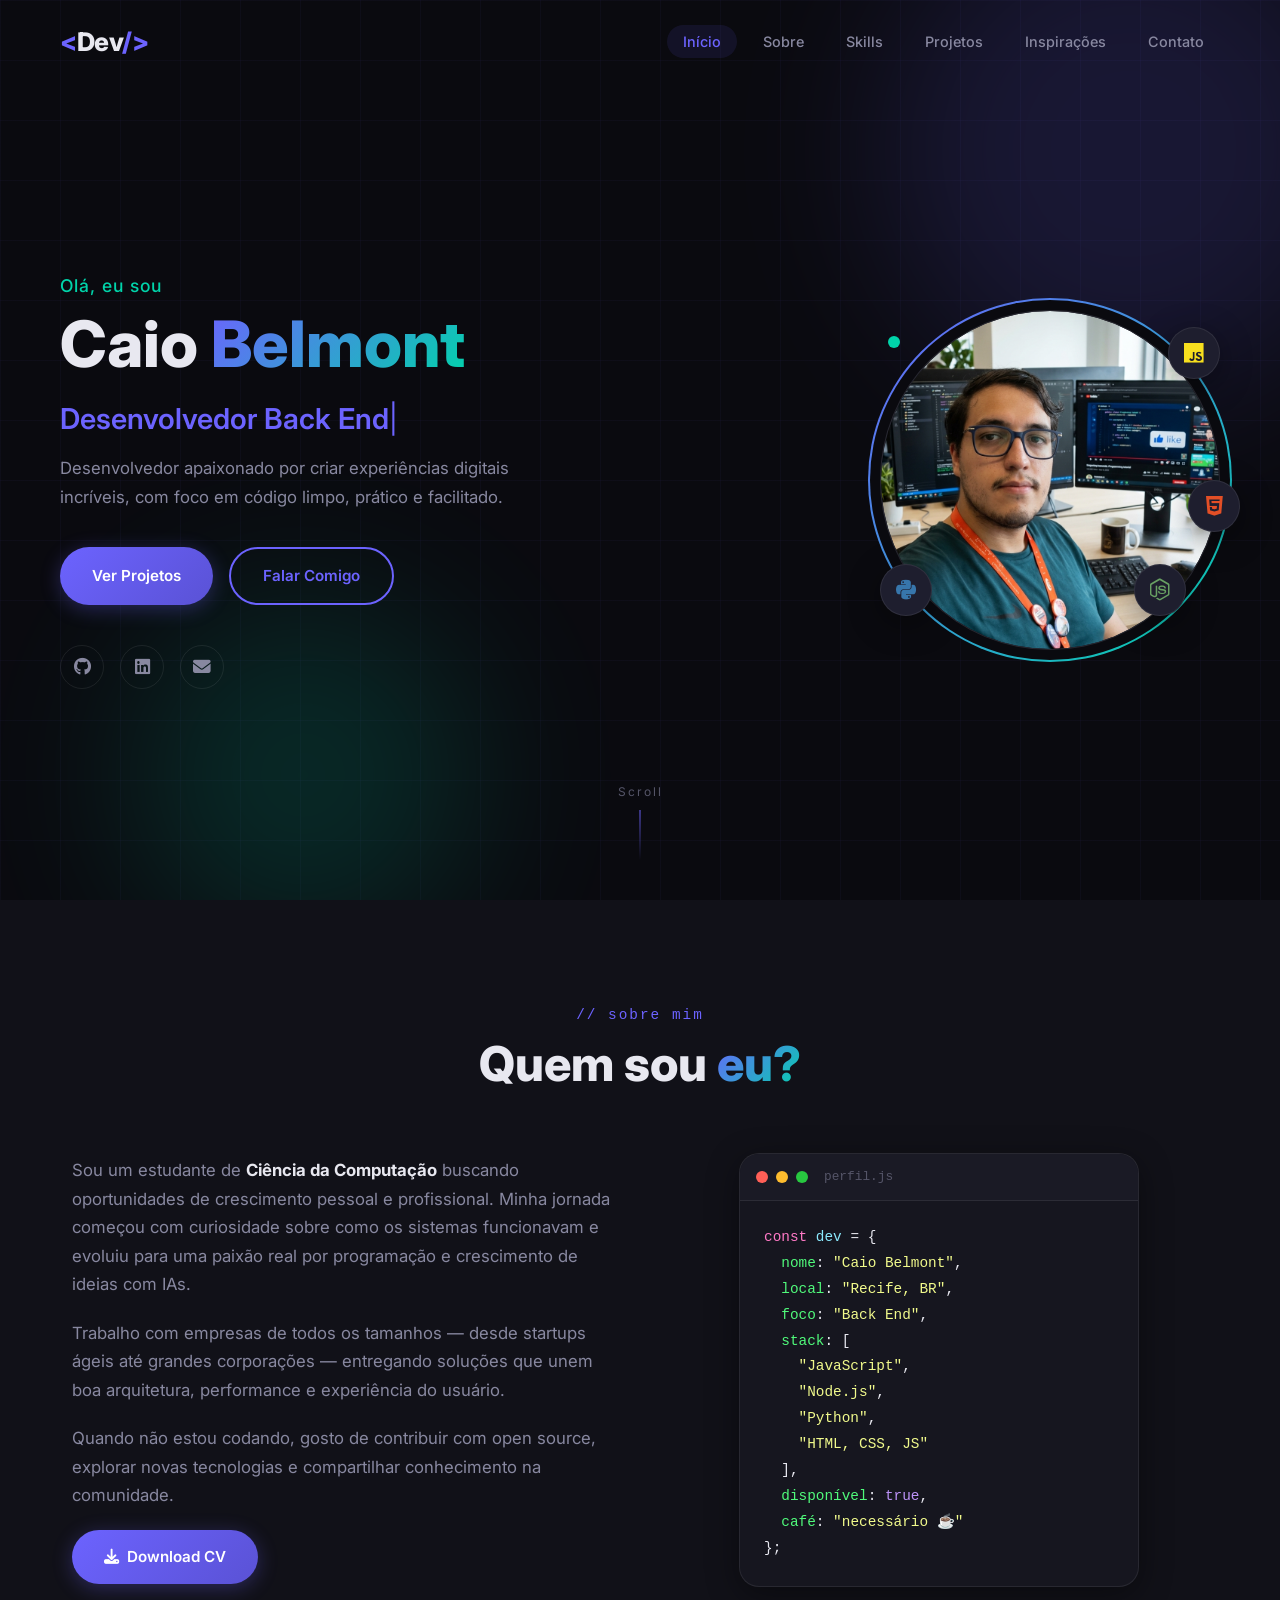
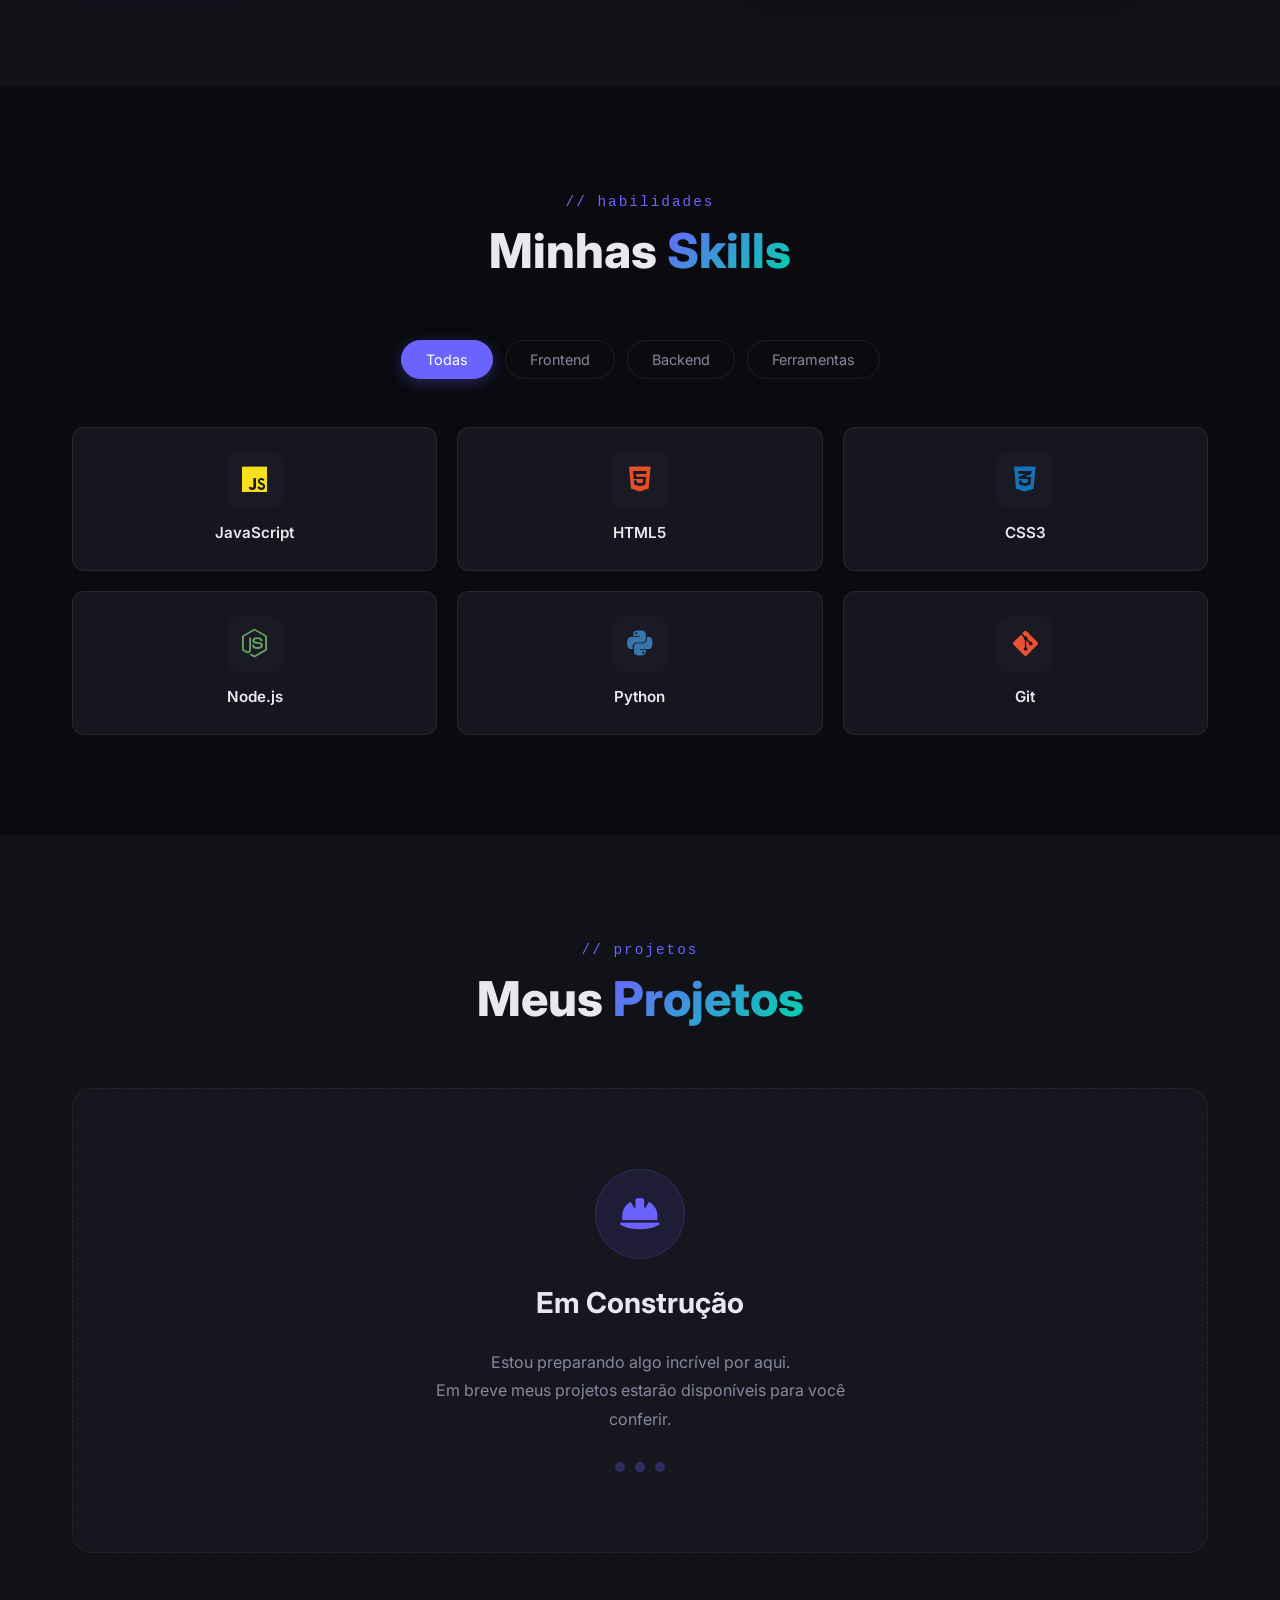
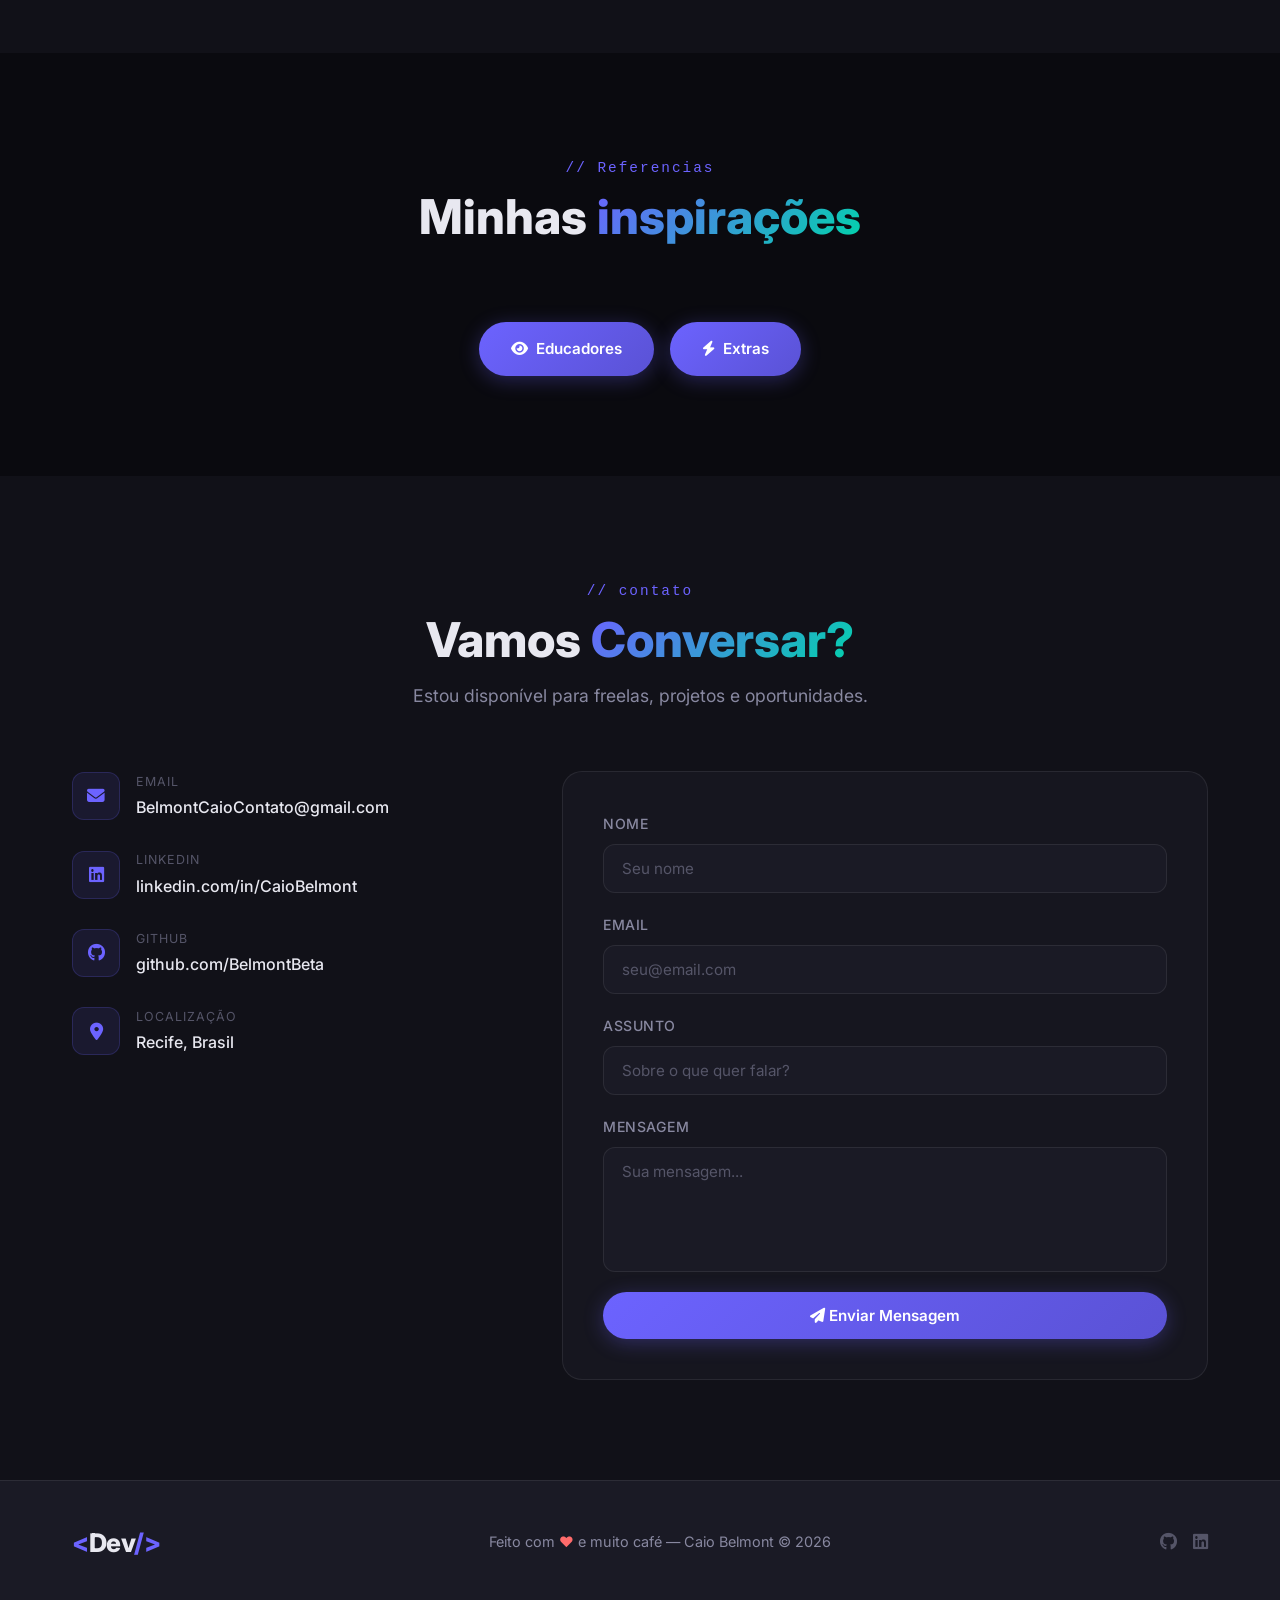
==== index.html @ efba57d3 "Correções de itens" ====
<!DOCTYPE html>
<html lang="pt-BR">
<head>
  <meta charset="UTF-8" />
  <meta name="viewport" content="width=device-width, initial-scale=1.0" />
  <title>Portfólio | Caio Belmont</title>

  <link rel="stylesheet" href="/css/style.css" />
  <link href="https://fonts.googleapis.com/css2?family=Inter:wght@300;400;500;600;700;800&display=swap" rel="stylesheet" />
  <link rel="stylesheet" href="https://cdnjs.cloudflare.com/ajax/libs/font-awesome/6.5.0/css/all.min.css" />

  <!-- FAVICON -->
  <link rel="icon" type="image/png" href="/assets/img/favicon.png" />
  <link rel="shortcut icon" type="image/png" href="/assets/img/favicon.png" />
  <link rel="apple-touch-icon" href="/assets/img/favicon.png" />
</head>
<body>

  <!-- NAVBAR -->
  <nav class="navbar" id="navbar">
    <div class="nav-logo">
      <span class="logo-bracket"><</span>Dev<span class="logo-bracket">/></span>
    </div>
    <ul class="nav-links" id="nav-links">
      <li><a href="#home" class="nav-link active">Início</a></li>
      <li><a href="#about" class="nav-link">Sobre</a></li>
      <li><a href="#skills" class="nav-link">Skills</a></li>
      <li><a href="#projects" class="nav-link">Projetos</a></li>
      <li><a href="#inspirations" class="nav-link">Inspirações</a></li>
      <li><a href="#contact" class="nav-link">Contato</a></li>
    </ul>
    <button class="hamburger" id="hamburger" aria-label="Menu">
      <span></span><span></span><span></span>
    </button>
  </nav>

  <!-- HERO -->
  <section class="hero" id="home">
    <div class="hero-bg">
      <div class="grid-overlay"></div>
      <div class="blob blob-1"></div>
      <div class="blob blob-2"></div>
    </div>
    <div class="hero-content">
      <p class="hero-greeting">Olá, eu sou</p>
      <h1 class="hero-name">Caio <span class="highlight">Belmont</span></h1>
      <h2 class="hero-title">
        <span class="typed-text" id="typed"></span><span class="cursor">|</span>
      </h2>
      <p class="hero-description">
        Desenvolvedor apaixonado por criar experiências digitais incríveis,
        com foco em código limpo, prático e facilitado.
      </p>
      <div class="hero-buttons">
        <a href="#projects" class="btn btn-primary">Ver Projetos</a>
        <a href="#contact" class="btn btn-outline">Falar Comigo</a>
      </div>
      <div class="hero-socials">
        <a href="https://github.com/BelmontBeta" class="social-link" aria-label="GitHub" target="_blank"><i class="fab fa-github"></i></a>
        <a href="https://www.linkedin.com/in/caio-belmont-29b6191aa/" class="social-link" aria-label="LinkedIn" target="_blank"><i class="fab fa-linkedin"></i></a>
        <a href="mailto:belmontcaiocontato@gmail.com" class="social-link" aria-label="Email" target="_blank"><i class="fas fa-envelope"></i></a>
      </div>
    </div>
    <div class="hero-image">
      <div class="avatar-wrapper">
        <div class="avatar-ring"></div>
        <div class="avatar-placeholder">
          <img
            src="/assets/img/logo.png"
            alt="Foto de Caio Belmont"
            id="avatar-img"
            onerror="this.style.display='none'; document.getElementById('avatar-initials').style.display='flex';"
          />
          <div id="avatar-initials" class="avatar-initials" style="display:none;">CB</div>
        </div>
        <div class="floating-badge badge-1"><i class="fab fa-js"></i></div>
        <div class="floating-badge badge-2"><i class="fab fa-html5"></i></div>
        <div class="floating-badge badge-3"><i class="fab fa-node-js"></i></div>
        <div class="floating-badge badge-4"><i class="fab fa-python"></i></div>
      </div>
    </div>
    <div class="scroll-indicator">
      <span>Scroll</span>
      <div class="scroll-line"></div>
    </div>
  </section>

  <!-- ABOUT -->
  <section class="about section" id="about">
    <div class="container">
      <div class="section-header">
        <span class="section-tag">// sobre mim</span>
        <h2 class="section-title">Quem sou <span class="highlight">eu?</span></h2>
      </div>
      <div class="about-grid">
        <div class="about-text">
          <p>
            Sou um estudante de <strong>Ciência da Computação</strong> buscando oportunidades de crescimento pessoal e profissional. 
            Minha jornada começou com curiosidade sobre como os sistemas funcionavam e evoluiu para uma paixão real por programação e crescimento de ideias com IAs.
          </p>
          <p>
            Trabalho com empresas de todos os tamanhos — desde startups ágeis até grandes
            corporações — entregando soluções que unem boa arquitetura, performance e
            experiência do usuário.
          </p>
          <p>
            Quando não estou codando, gosto de contribuir com open source, explorar novas
            tecnologias e compartilhar conhecimento na comunidade.
          </p>
          <!-- Estatísticas comentadas por enquanto até eu ter coisas boas
          <div class="about-stats">
            <div class="stat">
              <span class="stat-number" data-target="5">0</span><span>+</span>
              <span class="stat-label">Projetos</span>
            </div>
            <div class="stat">
              <span class="stat-number" data-target="1">0</span><span>+</span>
              <span class="stat-label">Anos Exp.</span>
            </div>
            <div class="stat">
              <span class="stat-number" data-target="30">0</span><span>+</span>
              <span class="stat-label">Clientes</span>
            </div>
          </div>
          -->
          <a href="assets/cv/Caio_Henrique_De_Sena_Belmont.pdf" class="btn btn-primary" download>
            <i class="fas fa-download"></i> Download CV
          </a>
        </div>
        <div class="about-card-wrapper">
          <div class="about-card">
            <div class="card-header">
              <span class="card-dot red"></span>
              <span class="card-dot yellow"></span>
              <span class="card-dot green"></span>
              <span class="card-file">perfil.js</span>
            </div>
            <div class="card-body">
<pre><code><span class="code-keyword">const</span> <span class="code-var">dev</span> = {
  <span class="code-prop">nome</span>: <span class="code-string">"Caio Belmont"</span>,
  <span class="code-prop">local</span>: <span class="code-string">"Recife, BR"</span>,
  <span class="code-prop">foco</span>: <span class="code-string">"Back End"</span>,
  <span class="code-prop">stack</span>: [
    <span class="code-string">"JavaScript"</span>,
    <span class="code-string">"Node.js"</span>,
    <span class="code-string">"Python"</span>,
    <span class="code-string">"HTML, CSS, JS"</span>
  ],
  <span class="code-prop">disponível</span>: <span class="code-bool">true</span>,
  <span class="code-prop">café</span>: <span class="code-string">"necessário ☕"</span>
};</code></pre>
            </div>
          </div>
        </div>
      </div>
    </div>
  </section>

  <!-- SKILLS -->
  <section class="skills section" id="skills">
    <div class="container">
      <div class="section-header">
        <span class="section-tag">// habilidades</span>
        <h2 class="section-title">Minhas <span class="highlight">Skills</span></h2>
      </div>
      <div class="skills-categories">
        <button class="skill-filter active" data-filter="all">Todas</button>
        <button class="skill-filter" data-filter="frontend">Frontend</button>
        <button class="skill-filter" data-filter="backend">Backend</button>
        <button class="skill-filter" data-filter="tools">Ferramentas</button>
      </div>
      <div class="skills-grid" id="skills-grid">

        <div class="skill-card" data-category="frontend">
          <div class="skill-icon" style="--icon-color: #f7df1e"><i class="fab fa-js"></i></div>
          <span class="skill-name">JavaScript</span>
        </div>

        <div class="skill-card" data-category="frontend">
          <div class="skill-icon" style="--icon-color: #e34f26"><i class="fab fa-html5"></i></div>
          <span class="skill-name">HTML5</span>
        </div>

        <div class="skill-card" data-category="frontend">
          <div class="skill-icon" style="--icon-color: #1572b6"><i class="fab fa-css3-alt"></i></div>
          <span class="skill-name">CSS3</span>
        </div>

        <div class="skill-card" data-category="backend">
          <div class="skill-icon" style="--icon-color: #68a063"><i class="fab fa-node-js"></i></div>
          <span class="skill-name">Node.js</span>
        </div>

        <div class="skill-card" data-category="backend">
          <div class="skill-icon" style="--icon-color: #3776ab"><i class="fab fa-python"></i></div>
          <span class="skill-name">Python</span>
        </div>

        <div class="skill-card" data-category="tools">
          <div class="skill-icon" style="--icon-color: #f05032"><i class="fab fa-git-alt"></i></div>
          <span class="skill-name">Git</span>
        </div>

      </div>
    </div>
  </section>

  <!-- PROJECTS -->
  <section class="projects section" id="projects">
    <div class="container">
      <div class="section-header">
        <span class="section-tag">// projetos</span>
        <h2 class="section-title">Meus <span class="highlight">Projetos</span></h2>
      </div>

      <!-- EM CONSTRUÇÃO -->
      <div class="under-construction">
        <div class="construction-icon">
          <i class="fas fa-hard-hat"></i>
        </div>
        <h3 class="construction-title">Em Construção</h3>
        <p class="construction-text">
          Estou preparando algo incrível por aqui.<br />
          Em breve meus projetos estarão disponíveis para você conferir.
        </p>
        <div class="construction-dots">
          <span></span><span></span><span></span>
        </div>
      </div>

      <!--
      =============================================
      PROJETOS — ADICIONAR DEPOIS
      =============================================

      <div class="projects-grid">
        NADA AINDA AQUI
      </div>

      =============================================
      FIM DOS PROJETOS
      =============================================
      -->

    </div>
  </section>

   <!-- INSPIRAÇÕES -->
  <section class="inspirations section" id="inspirations">
    <div class="container">
      <div class="section-header">
        <span class="section-tag">// Referencias</span>
        <h2 class="section-title">Minhas <span class="highlight">inspirações</span></h2>
      </div>
      <div class="inspirations-buttons">
        <a href="/paginas/professores.html" class="btn btn-secondary">
          <i class="fa-solid fa-eye"></i> Educadores
        </a>
        <a href="/paginas/Extras.html" class="btn btn-secondary">
          <i class="fa-solid fa-bolt"></i> Extras
        </a>
      </div>
    </div>
  </section>

  <!-- CONTACT -->
  <section class="contact section" id="contact">
    <div class="container">
      <div class="section-header">
        <span class="section-tag">// contato</span>
        <h2 class="section-title">Vamos <span class="highlight">Conversar?</span></h2>
        <p class="section-subtitle">Estou disponível para freelas, projetos e oportunidades.</p>
      </div>
      <div class="contact-grid">
        <div class="contact-info">
          <div class="contact-item">
            <div class="contact-icon"><i class="fas fa-envelope"></i></div>
            <div>
              <span class="contact-label">Email</span>
              <a href="mailto:belmontcaiocontato@gmail.com" class="contact-value">BelmontCaioContato@gmail.com</a>
            </div>
          </div>
          <div class="contact-item">
            <div class="contact-icon"><i class="fab fa-linkedin"></i></div>
            <div>
              <span class="contact-label">LinkedIn</span>
              <a href="https://www.linkedin.com/in/caio-belmont-29b6191aa/" class="contact-value">linkedin.com/in/CaioBelmont</a>
            </div>
          </div>
          <div class="contact-item">
            <div class="contact-icon"><i class="fab fa-github"></i></div>
            <div>
              <span class="contact-label">GitHub</span>
              <a href="https://github.com/BelmontBeta" class="contact-value">github.com/BelmontBeta</a>
            </div>
          </div>
          <div class="contact-item">
            <div class="contact-icon"><i class="fas fa-map-marker-alt"></i></div>
            <div>
              <span class="contact-label">Localização</span>
              <span class="contact-value">Recife, Brasil</span>
            </div>
          </div>
        </div>

        <form
          class="contact-form"
          id="contact-form"
          action="https://formsubmit.co/belmontcaiocontato@gmail.com"
          method="POST"
        >
          <input type="hidden" name="_subject" value="Novo contato pelo portfólio!" />
          <input type="hidden" name="_captcha" value="false" />
          <input type="hidden" name="_template" value="table" />

          <div class="form-group">
            <label for="name">Nome</label>
            <input type="text" id="name" name="name" placeholder="Seu nome" required />
          </div>
          <div class="form-group">
            <label for="email">Email</label>
            <input type="email" id="email" name="email" placeholder="seu@email.com" required />
          </div>
          <div class="form-group">
            <label for="subject">Assunto</label>
            <input type="text" id="subject" name="subject" placeholder="Sobre o que quer falar?" required />
          </div>
          <div class="form-group">
            <label for="message">Mensagem</label>
            <textarea id="message" name="message" rows="5" placeholder="Sua mensagem..." required></textarea>
          </div>
          <button type="submit" class="btn btn-primary btn-full" id="submit-btn">
            <span id="btn-text"><i class="fas fa-paper-plane"></i> Enviar Mensagem</span>
            <span id="btn-loading" style="display:none"><i class="fas fa-spinner fa-spin"></i> Enviando...</span>
          </button>
          <div class="form-success" id="form-success">
            <i class="fas fa-check-circle"></i> Mensagem enviada com sucesso!
          </div>
        </form>
      </div>
    </div>
  </section>

  <!-- FOOTER -->
  <footer class="footer">
    <div class="container">
      <div class="footer-content">
        <div class="nav-logo">
          <span class="logo-bracket"><</span>Dev<span class="logo-bracket">/></span>
        </div>
        <p>Feito com <span class="heart">♥</span> e muito café — Caio Belmont © 2026</p>
        <div class="footer-socials">
          <a href="https://github.com/BelmontBeta" aria-label="GitHub" target="_blank"><i class="fab fa-github"></i></a>
          <a href="https://www.linkedin.com/in/caio-belmont-29b6191aa/" aria-label="LinkedIn" target="_blank"><i class="fab fa-linkedin"></i></a>
        </div>
      </div>
    </div>
  </footer>

  <button class="scroll-top" id="scroll-top" aria-label="Voltar ao topo">
    <i class="fas fa-chevron-up"></i>
  </button>

  <script src="/sistemas/script.js"></script>
</body>
</html>
---- css/style.css ----
/* ========================================
   RESET & VARIÁVEIS
======================================== */
*, *::before, *::after {
  margin: 0;
  padding: 0;
  box-sizing: border-box;
}

:root {
  --primary: #6c63ff;
  --primary-dark: #5a52d5;
  --primary-glow: rgba(108, 99, 255, 0.3);
  --secondary: #00d4aa;
  --accent: #ff6b6b;
  --bg: #0a0a0f;
  --bg-2: #111118;
  --bg-3: #1a1a25;
  --surface: #16161f;
  --surface-2: #1e1e2e;
  --border: rgba(255, 255, 255, 0.08);
  --text: #e8e8f0;
  --text-muted: #8888a0;
  --text-dim: #555568;
  --font: 'Inter', sans-serif;
  --radius: 12px;
  --radius-lg: 20px;
  --transition: 0.3s ease;
  --shadow: 0 8px 32px rgba(0, 0, 0, 0.4);
  --shadow-glow: 0 0 40px var(--primary-glow);
}

html {
  scroll-behavior: smooth;
  scrollbar-width: thin;
  scrollbar-color: var(--primary) var(--bg-2);
}

::-webkit-scrollbar { width: 6px; }
::-webkit-scrollbar-track { background: var(--bg-2); }
::-webkit-scrollbar-thumb { background: var(--primary); border-radius: 3px; }

body {
  font-family: var(--font);
  background: var(--bg);
  color: var(--text);
  line-height: 1.7;
  overflow-x: hidden;
}

/* ========================================
   UTILITÁRIOS
======================================== */
.container {
  max-width: 1200px;
  margin: 0 auto;
  padding: 0 2rem;
}

.section {
  padding: 100px 0;
}

.highlight {
  background: linear-gradient(135deg, var(--primary), var(--secondary));
  -webkit-background-clip: text;
  -webkit-text-fill-color: transparent;
  background-clip: text;
}

.section-header {
  text-align: center;
  margin-bottom: 60px;
}

.section-tag {
  font-size: 0.9rem;
  color: var(--primary);
  font-weight: 500;
  letter-spacing: 2px;
  font-family: 'Courier New', monospace;
}

.section-title {
  font-size: clamp(2rem, 4vw, 3rem);
  font-weight: 800;
  margin-top: 8px;
  line-height: 1.2;
}

.section-subtitle {
  color: var(--text-muted);
  margin-top: 12px;
  font-size: 1.1rem;
}

/* ========================================
   BOTÕES
======================================== */
.btn {
  display: inline-flex;
  align-items: center;
  gap: 8px;
  padding: 14px 32px;
  border-radius: 50px;
  font-family: var(--font);
  font-size: 0.95rem;
  font-weight: 600;
  cursor: pointer;
  border: none;
  text-decoration: none;
  transition: all var(--transition);
  position: relative;
  overflow: hidden;
}

.btn::before {
  content: '';
  position: absolute;
  inset: 0;
  background: rgba(255,255,255,0.1);
  opacity: 0;
  transition: opacity var(--transition);
}

.btn:hover::before { opacity: 1; }

.btn-primary {
  background: linear-gradient(135deg, var(--primary), var(--primary-dark));
  color: #fff;
  box-shadow: 0 4px 20px var(--primary-glow);
}

.btn-primary:hover {
  transform: translateY(-2px);
  box-shadow: 0 8px 30px var(--primary-glow);
}

.btn-secondary {
  background: linear-gradient(135deg, var(--primary), var(--primary-dark));
  align-items: center;
  color: #fff;
  box-shadow: 0 4px 20px var(--primary-glow);
}

.btn-secondary:hover {
  transform: translateY(-2px);
  box-shadow: 0 8px 30px var(--primary-glow);
}

.btn-outline {
  background: transparent;
  color: var(--primary);
  border: 2px solid var(--primary);
}

.btn-outline:hover {
  background: var(--primary);
  color: #fff;
  transform: translateY(-2px);
}

.btn-full { width: 100%; justify-content: center; }

/* ========================================
   NAVBAR
======================================== */
.navbar {
  position: fixed;
  top: 0;
  left: 0;
  right: 0;
  z-index: 1000;
  padding: 20px 60px;
  display: flex;
  align-items: center;
  justify-content: space-between;
  transition: all var(--transition);
}

.navbar.scrolled {
  background: rgba(10, 10, 15, 0.92);
  backdrop-filter: blur(20px);
  padding: 14px 60px;
  border-bottom: 1px solid var(--border);
  box-shadow: 0 4px 30px rgba(0,0,0,0.3);
}

.nav-logo {
  font-size: 1.6rem;
  font-weight: 800;
  color: var(--text);
  letter-spacing: -0.5px;
}

.logo-bracket {
  color: var(--primary);
}

.nav-links {
  list-style: none;
  display: flex;
  gap: 10px;
}

.nav-link {
  color: var(--text-muted);
  text-decoration: none;
  font-size: 0.9rem;
  font-weight: 500;
  padding: 8px 16px;
  border-radius: 50px;
  transition: all var(--transition);
}

.nav-link:hover,
.nav-link.active {
  color: var(--primary);
  background: rgba(108, 99, 255, 0.1);
}

.hamburger {
  display: none;
  flex-direction: column;
  gap: 5px;
  background: none;
  border: none;
  cursor: pointer;
  padding: 4px;
}

.hamburger span {
  display: block;
  width: 25px;
  height: 2px;
  background: var(--text);
  border-radius: 2px;
  transition: all var(--transition);
}

.hamburger.active span:nth-child(1) { transform: rotate(45deg) translate(5px, 5px); }
.hamburger.active span:nth-child(2) { opacity: 0; }
.hamburger.active span:nth-child(3) { transform: rotate(-45deg) translate(5px, -5px); }

/* ========================================
   HERO
======================================== */
.hero {
  min-height: 100vh;
  display: flex;
  align-items: center;
  justify-content: space-between;
  padding: 120px 60px 60px;
  position: relative;
  overflow: hidden;
  gap: 40px;
}

.hero-bg {
  position: absolute;
  inset: 0;
  pointer-events: none;
}

.grid-overlay {
  position: absolute;
  inset: 0;
  background-image:
    linear-gradient(rgba(108, 99, 255, 0.04) 1px, transparent 1px),
    linear-gradient(90deg, rgba(108, 99, 255, 0.04) 1px, transparent 1px);
  background-size: 60px 60px;
}

.blob {
  position: absolute;
  border-radius: 50%;
  filter: blur(80px);
  opacity: 0.15;
  animation: blobFloat 8s ease-in-out infinite;
}

.blob-1 {
  width: 500px;
  height: 500px;
  background: var(--primary);
  top: -100px;
  right: -100px;
  animation-delay: 0s;
}

.blob-2 {
  width: 350px;
  height: 350px;
  background: var(--secondary);
  bottom: -50px;
  left: 10%;
  animation-delay: -4s;
}

@keyframes blobFloat {
  0%, 100% { transform: translate(0, 0) scale(1); }
  33% { transform: translate(20px, -30px) scale(1.05); }
  66% { transform: translate(-15px, 20px) scale(0.95); }
}

.hero-content {
  flex: 1;
  max-width: 600px;
  z-index: 1;
}

.hero-greeting {
  font-size: 1.1rem;
  color: var(--secondary);
  font-weight: 500;
  margin-bottom: 8px;
  letter-spacing: 1px;
}

.hero-name {
  font-size: clamp(2.5rem, 5vw, 4.5rem);
  font-weight: 800;
  line-height: 1.1;
  margin-bottom: 16px;
}

.hero-title {
  font-size: clamp(1.2rem, 2.5vw, 1.8rem);
  font-weight: 400;
  color: var(--text-muted);
  margin-bottom: 24px;
  height: 2.2rem;
}

.typed-text {
  color: var(--primary);
  font-weight: 600;
}

.cursor {
  display: inline-block;
  color: var(--primary);
  animation: blink 1s step-end infinite;
}

@keyframes blink { 0%, 100% { opacity: 1; } 50% { opacity: 0; } }

.hero-description {
  color: var(--text-muted);
  font-size: 1.05rem;
  margin-bottom: 36px;
  max-width: 480px;
}

.hero-buttons {
  display: flex;
  gap: 16px;
  flex-wrap: wrap;
  margin-bottom: 40px;
}

.hero-socials {
  display: flex;
  gap: 16px;
}

.social-link {
  width: 44px;
  height: 44px;
  display: flex;
  align-items: center;
  justify-content: center;
  border-radius: 50%;
  border: 1px solid var(--border);
  color: var(--text-muted);
  text-decoration: none;
  font-size: 1.1rem;
  transition: all var(--transition);
}

.social-link:hover {
  border-color: var(--primary);
  color: var(--primary);
  background: rgba(108, 99, 255, 0.1);
  transform: translateY(-3px);
}

.hero-image {
  flex: 0 0 auto;
  display: flex;
  justify-content: center;
  align-items: center;
  z-index: 1;
}

.avatar-wrapper {
  position: relative;
  width: 340px;
  height: 340px;
}

.avatar-ring {
  position: absolute;
  inset: -12px;
  border-radius: 50%;
  border: 2px solid transparent;
  background: linear-gradient(var(--bg), var(--bg)) padding-box,
              linear-gradient(135deg, var(--primary), var(--secondary)) border-box;
  animation: spin 8s linear infinite;
}

.avatar-ring::after {
  content: '';
  position: absolute;
  width: 12px;
  height: 12px;
  background: var(--secondary);
  border-radius: 50%;
  top: 10%;
  left: 5%;
}

@keyframes spin { from { transform: rotate(0deg); } to { transform: rotate(360deg); } }

.avatar-placeholder {
  width: 100%;
  height: 100%;
  border-radius: 50%;
  background: var(--surface);
  border: 1px solid var(--border);
  overflow: hidden;
  display: flex;
  align-items: center;
  justify-content: center;
  position: relative;
}

.avatar-placeholder img {
  width: 100%;
  height: 100%;
  object-fit: cover;
  object-position: center 60%;
  border-radius: 50%;
  display: block;
}

.avatar-initials {
  width: 100%;
  height: 100%;
  border-radius: 50%;
  background: linear-gradient(135deg, var(--primary), var(--secondary));
  display: flex;
  align-items: center;
  justify-content: center;
  font-size: 4rem;
  font-weight: 800;
  color: #fff;
  letter-spacing: 4px;
  user-select: none;
}

.floating-badge {
  position: absolute;
  width: 52px;
  height: 52px;
  border-radius: 50%;
  background: var(--surface-2);
  border: 1px solid var(--border);
  display: flex;
  align-items: center;
  justify-content: center;
  font-size: 1.4rem;
  box-shadow: var(--shadow);
  animation: floatBadge 3s ease-in-out infinite;
}

.badge-1 { top: 5%; right: 0; color: #f7df1e; animation-delay: 0s; }
.badge-2 { top: 50%; right: -20px; color: #e34f26; animation-delay: -0.75s; }
.badge-3 { bottom: 10%; right: 10%; color: #68a063; animation-delay: -1.5s; }
.badge-4 { bottom: 10%; left: 0; color: #3776ab; animation-delay: -2.25s; }

@keyframes floatBadge {
  0%, 100% { transform: translateY(0); }
  50% { transform: translateY(-10px); }
}

.scroll-indicator {
  position: absolute;
  bottom: 40px;
  left: 50%;
  transform: translateX(-50%);
  display: flex;
  flex-direction: column;
  align-items: center;
  gap: 8px;
  color: var(--text-dim);
  font-size: 0.75rem;
  letter-spacing: 2px;
  z-index: 1;
}

.scroll-line {
  width: 1px;
  height: 50px;
  background: linear-gradient(to bottom, var(--primary), transparent);
  animation: scrollPulse 2s ease-in-out infinite;
}

@keyframes scrollPulse {
  0%, 100% { opacity: 0.5; transform: scaleY(1); }
  50% { opacity: 1; transform: scaleY(1.2); }
}

/* ========================================
   ABOUT
======================================== */
.about {
  background: var(--bg-2);
}

.about-grid {
  display: grid;
  grid-template-columns: 1fr 1fr;
  gap: 60px;
  align-items: center;
}

.about-text p {
  color: var(--text-muted);
  margin-bottom: 20px;
  font-size: 1.05rem;
}

.about-text strong { color: var(--text); }

.about-stats {
  display: flex;
  gap: 40px;
  margin: 36px 0;
}

.stat {
  display: flex;
  flex-direction: column;
  align-items: flex-start;
}

.stat-number {
  font-size: 2.5rem;
  font-weight: 800;
  color: var(--primary);
  line-height: 1;
}

.stat > span:nth-child(2) {
  font-size: 2rem;
  font-weight: 800;
  color: var(--primary);
  line-height: 1;
}

.stat-label {
  font-size: 0.85rem;
  color: var(--text-muted);
  margin-top: 4px;
}

.about-card-wrapper {
  display: flex;
  justify-content: center;
}

.about-card {
  background: var(--surface);
  border: 1px solid var(--border);
  border-radius: var(--radius-lg);
  overflow: hidden;
  box-shadow: var(--shadow);
  max-width: 400px;
  width: 100%;
  transition: transform var(--transition), box-shadow var(--transition);
}

.about-card:hover {
  transform: translateY(-6px);
  box-shadow: var(--shadow), var(--shadow-glow);
}

.card-header {
  background: var(--bg-3);
  padding: 12px 16px;
  display: flex;
  align-items: center;
  gap: 8px;
  border-bottom: 1px solid var(--border);
}

.card-dot {
  width: 12px;
  height: 12px;
  border-radius: 50%;
}

.card-dot.red { background: #ff5f57; }
.card-dot.yellow { background: #febc2e; }
.card-dot.green { background: #28c840; }

.card-file {
  font-size: 0.8rem;
  color: var(--text-dim);
  margin-left: 8px;
  font-family: 'Courier New', monospace;
}

.card-body {
  padding: 24px;
}

.card-body pre {
  font-family: 'Courier New', monospace;
  font-size: 0.9rem;
  line-height: 1.8;
  white-space: pre;
}

.code-keyword { color: #ff79c6; }
.code-var     { color: #8be9fd; }
.code-prop    { color: #50fa7b; }
.code-string  { color: #f1fa8c; }
.code-bool    { color: #bd93f9; }

/* ========================================
   SKILLS
======================================== */
.skills-categories {
  display: flex;
  justify-content: center;
  gap: 12px;
  margin-bottom: 48px;
  flex-wrap: wrap;
}

.skill-filter {
  padding: 10px 24px;
  border-radius: 50px;
  border: 1px solid var(--border);
  background: transparent;
  color: var(--text-muted);
  font-family: var(--font);
  font-size: 0.9rem;
  cursor: pointer;
  transition: all var(--transition);
}

.skill-filter:hover,
.skill-filter.active {
  background: var(--primary);
  border-color: var(--primary);
  color: #fff;
  box-shadow: 0 4px 15px var(--primary-glow);
}

/* ===================== ALTERADO ===================== */
.skills-grid {
  display: grid;
  grid-template-columns: repeat(3, 1fr); /* 3 colunas fixas */
  gap: 20px;
}
/* ==================================================== */

.skill-card {
  background: var(--surface);
  border: 1px solid var(--border);
  border-radius: var(--radius);
  padding: 24px;
  display: flex;
  flex-direction: column;
  align-items: center;
  gap: 12px;
  text-align: center;
  transition: all var(--transition);
  cursor: default;
}

.skill-card:hover {
  border-color: var(--primary);
  transform: translateY(-4px);
  box-shadow: var(--shadow), 0 0 20px var(--primary-glow);
}

.skill-card.hidden {
  display: none;
}

.skill-icon {
  width: 56px;
  height: 56px;
  border-radius: 12px;
  background: var(--bg-3);
  display: flex;
  align-items: center;
  justify-content: center;
  font-size: 1.8rem;
  color: var(--icon-color, var(--primary));
  transition: transform var(--transition);
}

.skill-card:hover .skill-icon {
  transform: scale(1.1) rotate(-5deg);
}

.skill-name {
  font-weight: 600;
  font-size: 0.95rem;
  color: var(--text);
}

.skill-bar {
  width: 100%;
  height: 4px;
  background: var(--bg-3);
  border-radius: 2px;
  overflow: hidden;
}

.skill-fill {
  height: 100%;
  border-radius: 2px;
  background: linear-gradient(90deg, var(--primary), var(--secondary));
  width: 0;
  transition: width 1.2s ease;
}

.skill-level {
  font-size: 0.8rem;
  color: var(--text-muted);
  font-weight: 500;
}

/* ========================================
   INSPIRAÇÕES
======================================== */
.inspirations .container > .section-header ~ a,
.inspirations .container > a {
  display: inline-flex;
}

.inspirations .container {
  display: flex;
  flex-direction: column;
  align-items: center;
  gap: 16px;
}

.inspirations-buttons {
  display: flex;
  justify-content: center;
  gap: 16px;
  flex-wrap: wrap;
}

/* ========================================
   EM CONSTRUÇÃO — PROJECTS
======================================== */
.under-construction {
  display: flex;
  flex-direction: column;
  align-items: center;
  justify-content: center;
  padding: 80px 20px;
  text-align: center;
  border: 1px dashed var(--border);
  border-radius: var(--radius-lg);
  background: var(--surface);
  gap: 20px;
}

.construction-icon {
  width: 90px;
  height: 90px;
  border-radius: 50%;
  background: rgba(108, 99, 255, 0.1);
  border: 1px solid rgba(108, 99, 255, 0.2);
  display: flex;
  align-items: center;
  justify-content: center;
  font-size: 2.2rem;
  color: var(--primary);
  animation: pulse 2.5s ease-in-out infinite;
}

@keyframes pulse {
  0%, 100% { transform: scale(1); box-shadow: 0 0 0 0 var(--primary-glow); }
  50%       { transform: scale(1.08); box-shadow: 0 0 0 14px transparent; }
}

.construction-title {
  font-size: 1.8rem;
  font-weight: 700;
  color: var(--text);
}

.construction-text {
  color: var(--text-muted);
  font-size: 1rem;
  line-height: 1.8;
  max-width: 420px;
}

.construction-dots {
  display: flex;
  gap: 10px;
  margin-top: 8px;
}

.construction-dots span {
  width: 10px;
  height: 10px;
  border-radius: 50%;
  background: var(--primary);
  opacity: 0.3;
  animation: dotBlink 1.4s ease-in-out infinite;
}

.construction-dots span:nth-child(2) { animation-delay: 0.2s; }
.construction-dots span:nth-child(3) { animation-delay: 0.4s; }

@keyframes dotBlink {
  0%, 100% { opacity: 0.3; transform: scale(1); }
  50%       { opacity: 1;   transform: scale(1.4); }
}

/* ========================================
   PROJECTS
======================================== */
.projects {
  background: var(--bg-2);
}

.projects-grid {
  display: grid;
  grid-template-columns: repeat(2, 1fr);
  gap: 24px;
}

.project-card.featured {
  grid-column: 1 / -1;
  display: grid;
  grid-template-columns: 1fr 1fr;
  gap: 0;
}

.project-card {
  background: var(--surface);
  border: 1px solid var(--border);
  border-radius: var(--radius-lg);
  overflow: hidden;
  transition: all var(--transition);
  display: flex;
  flex-direction: column;
}

.project-card:hover {
  border-color: var(--primary);
  transform: translateY(-6px);
  box-shadow: var(--shadow), 0 0 30px var(--primary-glow);
}

.project-image {
  position: relative;
  overflow: hidden;
  min-height: 200px;
}

.project-img-placeholder {
  width: 100%;
  height: 100%;
  min-height: 200px;
  background: linear-gradient(135deg, var(--proj-color, var(--primary)), rgba(0,0,0,0.5));
  display: flex;
  align-items: center;
  justify-content: center;
  font-size: 4rem;
  color: rgba(255,255,255,0.3);
  transition: transform var(--transition);
}

.project-card:hover .project-img-placeholder {
  transform: scale(1.05);
}

.project-overlay {
  position: absolute;
  inset: 0;
  background: rgba(0,0,0,0.6);
  display: flex;
  align-items: center;
  justify-content: center;
  gap: 16px;
  opacity: 0;
  transition: opacity var(--transition);
}

.project-card:hover .project-overlay { opacity: 1; }

.project-link {
  width: 48px;
  height: 48px;
  border-radius: 50%;
  background: rgba(255,255,255,0.15);
  border: 1px solid rgba(255,255,255,0.3);
  display: flex;
  align-items: center;
  justify-content: center;
  color: #fff;
  text-decoration: none;
  font-size: 1.1rem;
  transition: all var(--transition);
  backdrop-filter: blur(4px);
}

.project-link:hover {
  background: var(--primary);
  border-color: var(--primary);
  transform: scale(1.1);
}

.project-info {
  padding: 28px;
  flex: 1;
  display: flex;
  flex-direction: column;
  justify-content: center;
}

.project-featured {
  font-size: 0.8rem;
  color: var(--secondary);
  font-weight: 600;
  letter-spacing: 1px;
  margin-bottom: 8px;
}

.project-title {
  font-size: 1.3rem;
  font-weight: 700;
  margin-bottom: 12px;
  color: var(--text);
}

.project-description {
  color: var(--text-muted);
  font-size: 0.95rem;
  line-height: 1.7;
  margin-bottom: 20px;
  flex: 1;
}

.project-tags {
  display: flex;
  gap: 8px;
  flex-wrap: wrap;
}

.tag {
  padding: 4px 12px;
  border-radius: 50px;
  font-size: 0.78rem;
  font-weight: 500;
  background: rgba(108, 99, 255, 0.1);
  color: var(--primary);
  border: 1px solid rgba(108, 99, 255, 0.2);
}

/* ========================================
   CONTACT
======================================== */
.contact {
  background: var(--bg-2);
}

.contact-grid {
  display: grid;
  grid-template-columns: 1fr 1.5fr;
  gap: 60px;
  align-items: start;
}

.contact-info {
  display: flex;
  flex-direction: column;
  gap: 28px;
}

.contact-item {
  display: flex;
  align-items: center;
  gap: 16px;
}

.contact-icon {
  width: 48px;
  height: 48px;
  border-radius: var(--radius);
  background: rgba(108, 99, 255, 0.1);
  border: 1px solid rgba(108, 99, 255, 0.2);
  display: flex;
  align-items: center;
  justify-content: center;
  color: var(--primary);
  font-size: 1.1rem;
  flex-shrink: 0;
  transition: all var(--transition);
}

.contact-item:hover .contact-icon {
  background: var(--primary);
  color: #fff;
  transform: scale(1.1);
}

.contact-label {
  display: block;
  font-size: 0.78rem;
  color: var(--text-dim);
  text-transform: uppercase;
  letter-spacing: 1px;
  margin-bottom: 2px;
}

.contact-value {
  color: var(--text);
  text-decoration: none;
  font-weight: 500;
  transition: color var(--transition);
}

.contact-value:hover { color: var(--primary); }

.contact-form {
  background: var(--surface);
  border: 1px solid var(--border);
  border-radius: var(--radius-lg);
  padding: 40px;
  display: flex;
  flex-direction: column;
  gap: 20px;
}

.form-group {
  display: flex;
  flex-direction: column;
  gap: 8px;
}

.form-group label {
  font-size: 0.88rem;
  font-weight: 500;
  color: var(--text-muted);
  text-transform: uppercase;
  letter-spacing: 0.5px;
}

.form-group input,
.form-group textarea {
  background: var(--bg-3);
  border: 1px solid var(--border);
  border-radius: var(--radius);
  padding: 14px 18px;
  color: var(--text);
  font-family: var(--font);
  font-size: 0.95rem;
  transition: all var(--transition);
  outline: none;
  resize: none;
}

.form-group input:focus,
.form-group textarea:focus {
  border-color: var(--primary);
  background: rgba(108, 99, 255, 0.05);
  box-shadow: 0 0 0 3px var(--primary-glow);
}

.form-group input::placeholder,
.form-group textarea::placeholder {
  color: var(--text-dim);
}

.form-success {
  display: none;
  text-align: center;
  padding: 14px;
  border-radius: var(--radius);
  background: rgba(0, 212, 170, 0.1);
  border: 1px solid rgba(0, 212, 170, 0.3);
  color: var(--secondary);
  font-weight: 500;
}

/* ========================================
   FOOTER
======================================== */
.footer {
  background: var(--bg-3);
  border-top: 1px solid var(--border);
  padding: 40px 0;
}

.footer-content {
  display: flex;
  align-items: center;
  justify-content: space-between;
  gap: 20px;
  flex-wrap: wrap;
}

.footer-content p {
  color: var(--text-muted);
  font-size: 0.9rem;
}

.heart { color: var(--accent); }

.footer-socials {
  display: flex;
  gap: 16px;
}

.footer-socials a {
  color: var(--text-dim);
  text-decoration: none;
  font-size: 1.1rem;
  transition: color var(--transition);
}

.footer-socials a:hover { color: var(--primary); }

/* ========================================
   SCROLL TOP
======================================== */
.scroll-top {
  position: fixed;
  bottom: 32px;
  right: 32px;
  width: 48px;
  height: 48px;
  border-radius: 50%;
  background: var(--primary);
  color: #fff;
  border: none;
  cursor: pointer;
  display: flex;
  align-items: center;
  justify-content: center;
  font-size: 1rem;
  box-shadow: 0 4px 20px var(--primary-glow);
  opacity: 0;
  pointer-events: none;
  transform: translateY(16px);
  transition: all var(--transition);
  z-index: 999;
}

.scroll-top.visible {
  opacity: 1;
  pointer-events: all;
  transform: translateY(0);
}

.scroll-top:hover {
  transform: translateY(-4px);
  box-shadow: 0 8px 30px var(--primary-glow);
}

/* ========================================
   ANIMAÇÕES DE ENTRADA
======================================== */
.reveal {
  opacity: 0;
  transform: translateY(40px);
  transition: opacity 0.7s ease, transform 0.7s ease;
}

.reveal.visible {
  opacity: 1;
  transform: translateY(0);
}

/* ========================================
   RESPONSIVO
======================================== */
@media (max-width: 1024px) {
  .hero { padding: 120px 40px 60px; }
  .navbar { padding: 20px 40px; }
  .navbar.scrolled { padding: 14px 40px; }
  .avatar-wrapper { width: 280px; height: 280px; }
  .about-grid { gap: 40px; }
  .contact-grid { gap: 40px; }
}

@media (max-width: 768px) {
  .navbar { padding: 16px 24px; }
  .navbar.scrolled { padding: 12px 24px; }

  .nav-links {
    position: fixed;
    top: 0;
    right: -100%;
    height: 100vh;
    width: 280px;
    background: var(--bg-3);
    flex-direction: column;
    justify-content: center;
    align-items: center;
    gap: 8px;
    border-left: 1px solid var(--border);
    transition: right var(--transition);
    z-index: 999;
  }

  .nav-links.open { right: 0; }
  .nav-link { font-size: 1.1rem; padding: 14px 32px; }
  .hamburger { display: flex; z-index: 1000; }

  .hero {
    flex-direction: column-reverse;
    padding: 100px 24px 60px;
    text-align: center;
    min-height: auto;
  }

  .hero-buttons, .hero-socials { justify-content: center; }
  .hero-description { margin: 0 auto 36px; }

  .avatar-wrapper { width: 220px; height: 220px; }

  .about-grid { grid-template-columns: 1fr; }
  .about-card-wrapper { order: -1; }
  .about-stats { gap: 24px; }

  .projects-grid { grid-template-columns: 1fr; }
  .project-card.featured { grid-template-columns: 1fr; }

  .contact-grid { grid-template-columns: 1fr; }
  .contact-form { padding: 28px 20px; }

  .footer-content { flex-direction: column; text-align: center; }
  .scroll-top { bottom: 20px; right: 20px; }
  .scroll-indicator { display: none; }

  /* Skills: 2 colunas no tablet */
  .skills-grid { grid-template-columns: repeat(2, 1fr); }
}

@media (max-width: 480px) {
  .section { padding: 70px 0; }
  .hero-buttons { flex-direction: column; align-items: center; }
  .btn { width: 100%; justify-content: center; max-width: 280px; }
  .about-stats { flex-wrap: wrap; }

  /* Skills: 1 coluna no celular pequeno */
  .skills-grid { grid-template-columns: 1fr; }
}
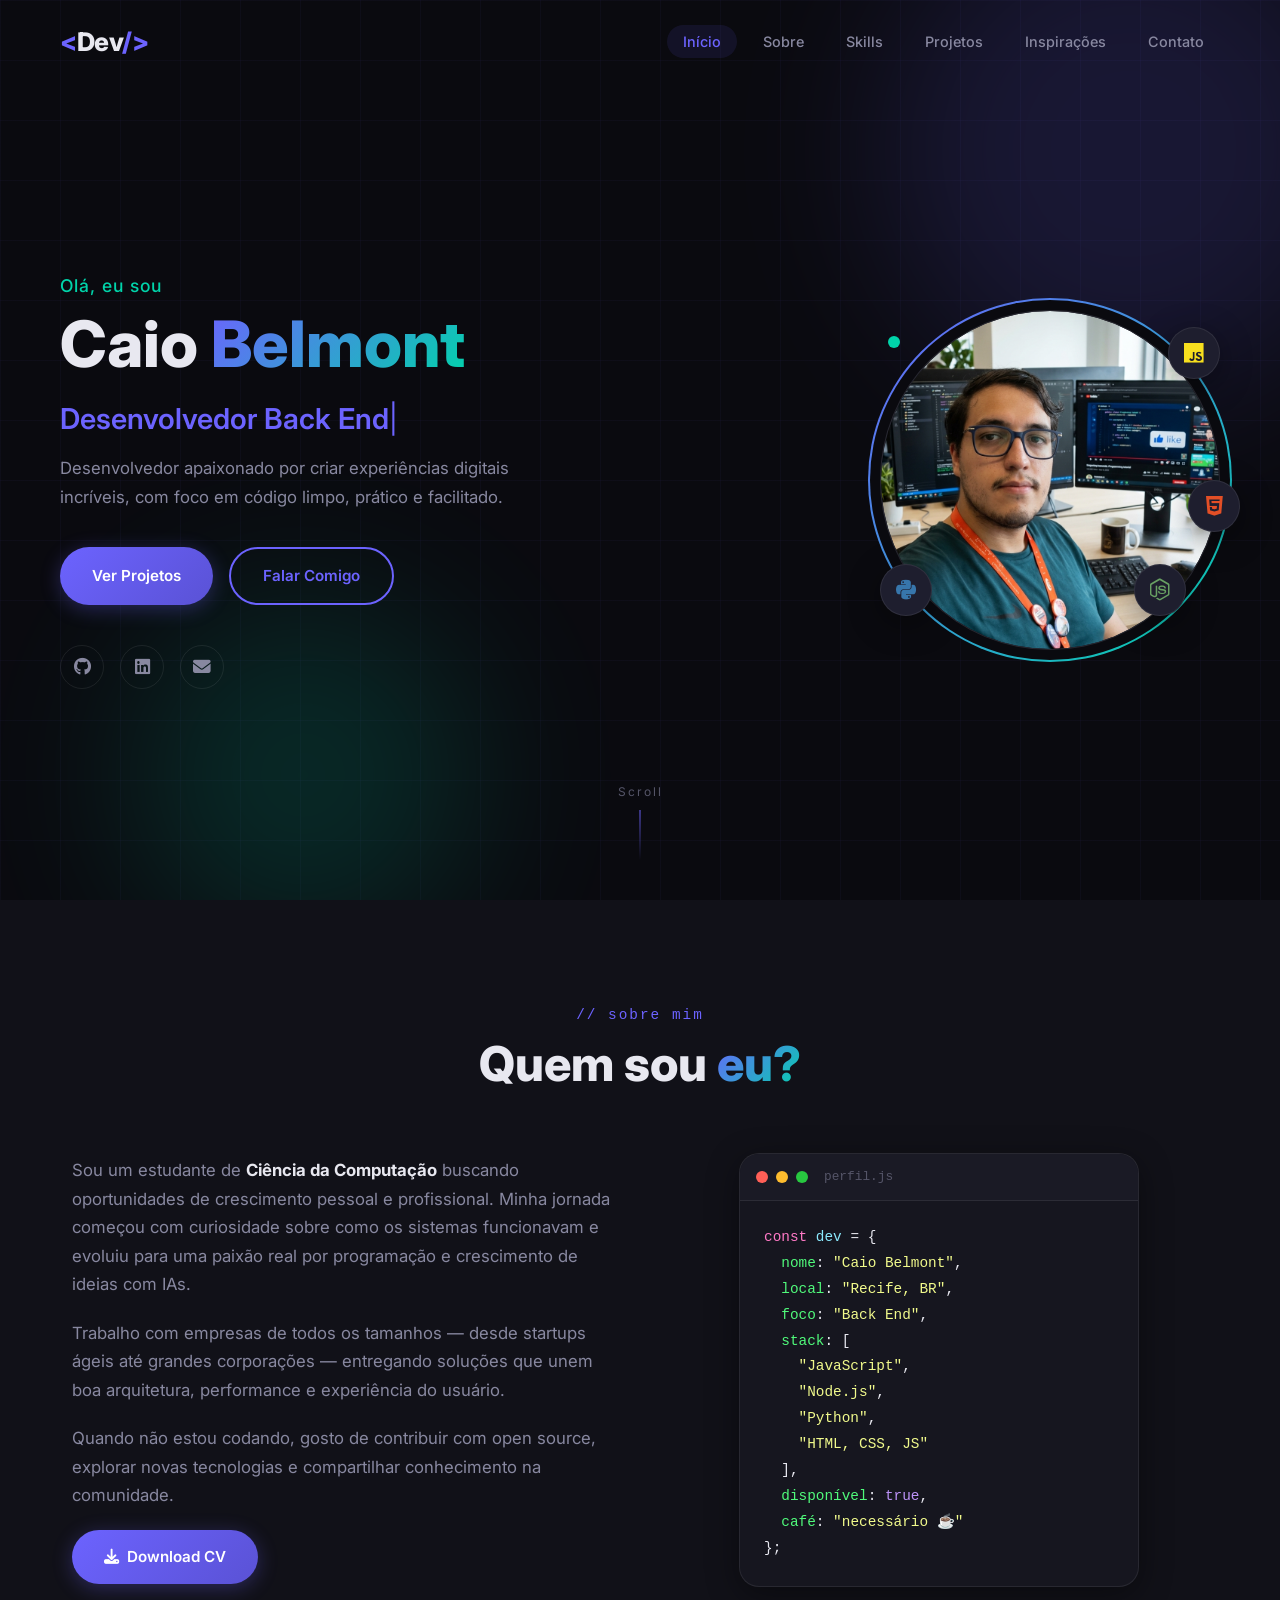
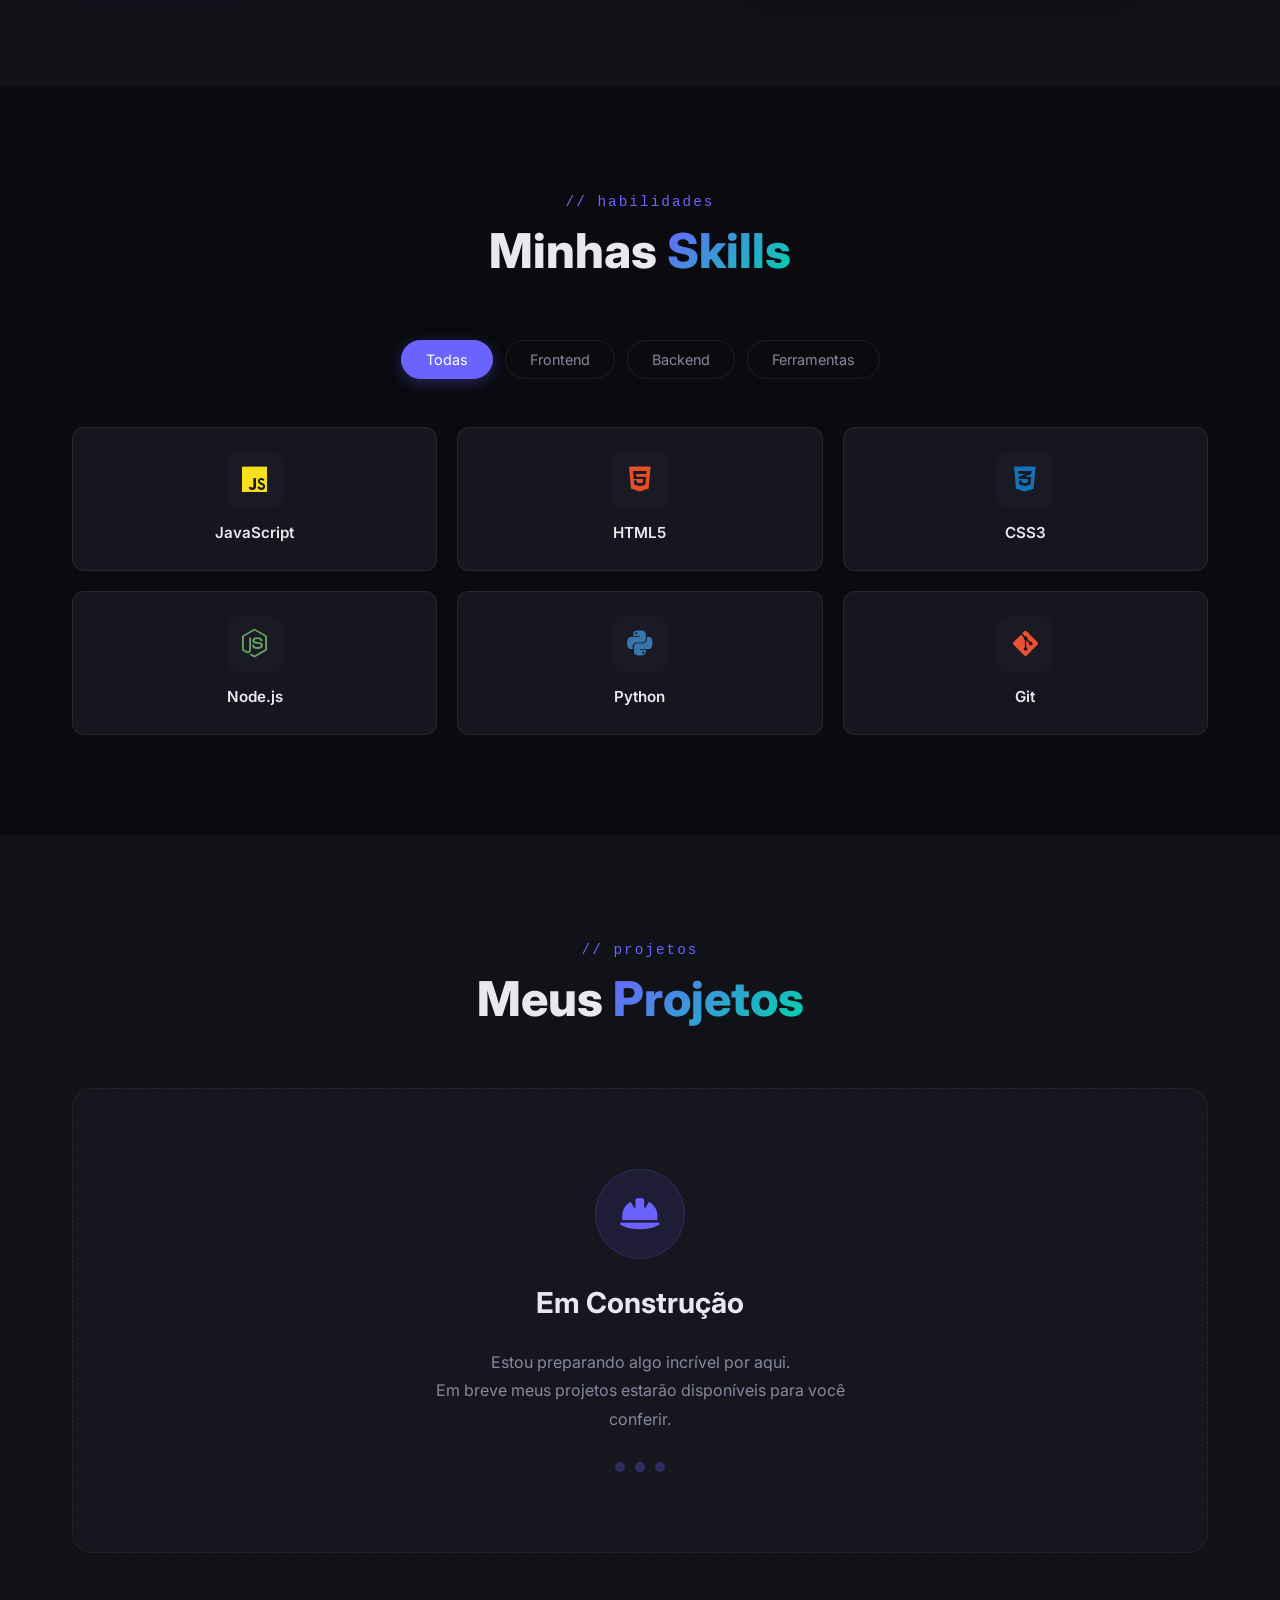
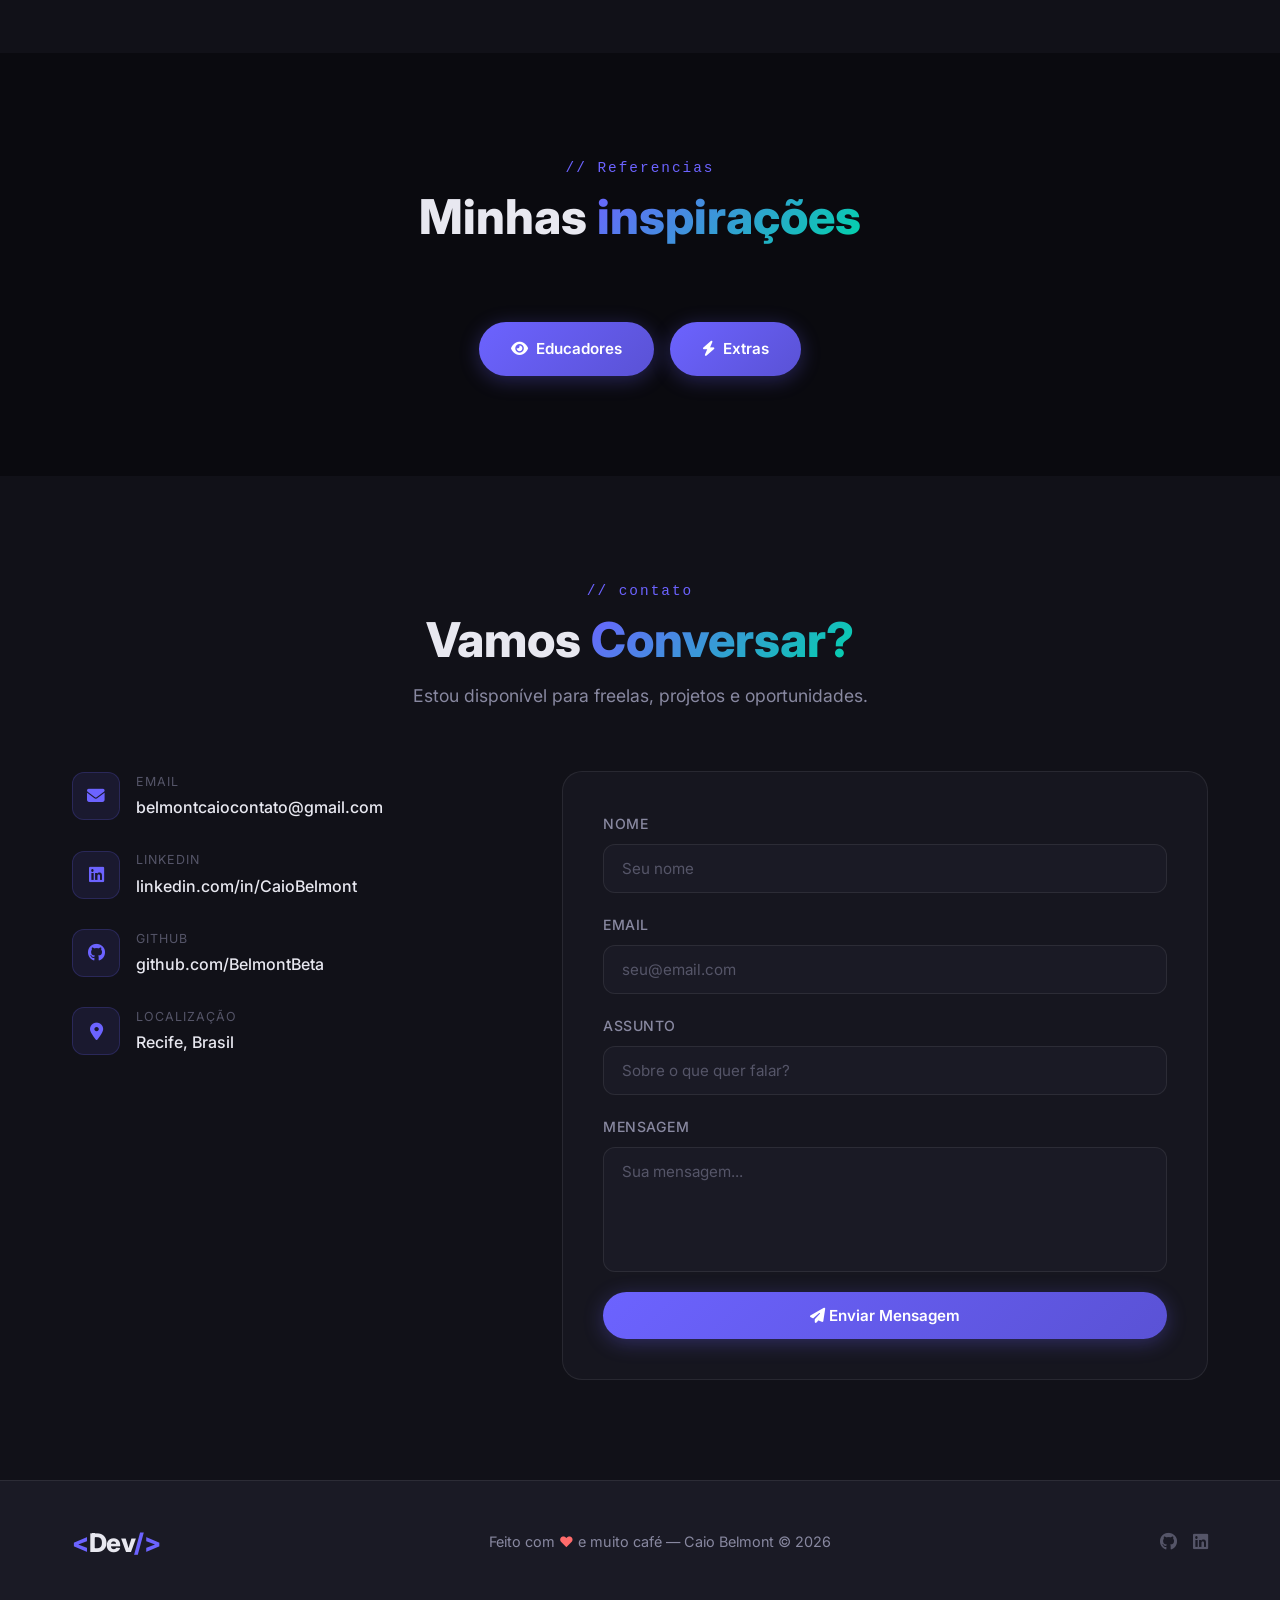
==== commit ec4a9ed0: "Fix email address in contact section" ====
--- a/index.html
+++ b/index.html
@@ -277,7 +277,7 @@
             <div class="contact-icon"><i class="fas fa-envelope"></i></div>
             <div>
               <span class="contact-label">Email</span>
-              <a href="mailto:belmontcaiocontato@gmail.com" class="contact-value">BelmontCaioContato@gmail.com</a>
+              <a href="mailto:belmontcaiocontato@gmail.com" class="contact-value">belmontcaiocontato@gmail.com</a>
             </div>
           </div>
           <div class="contact-item">
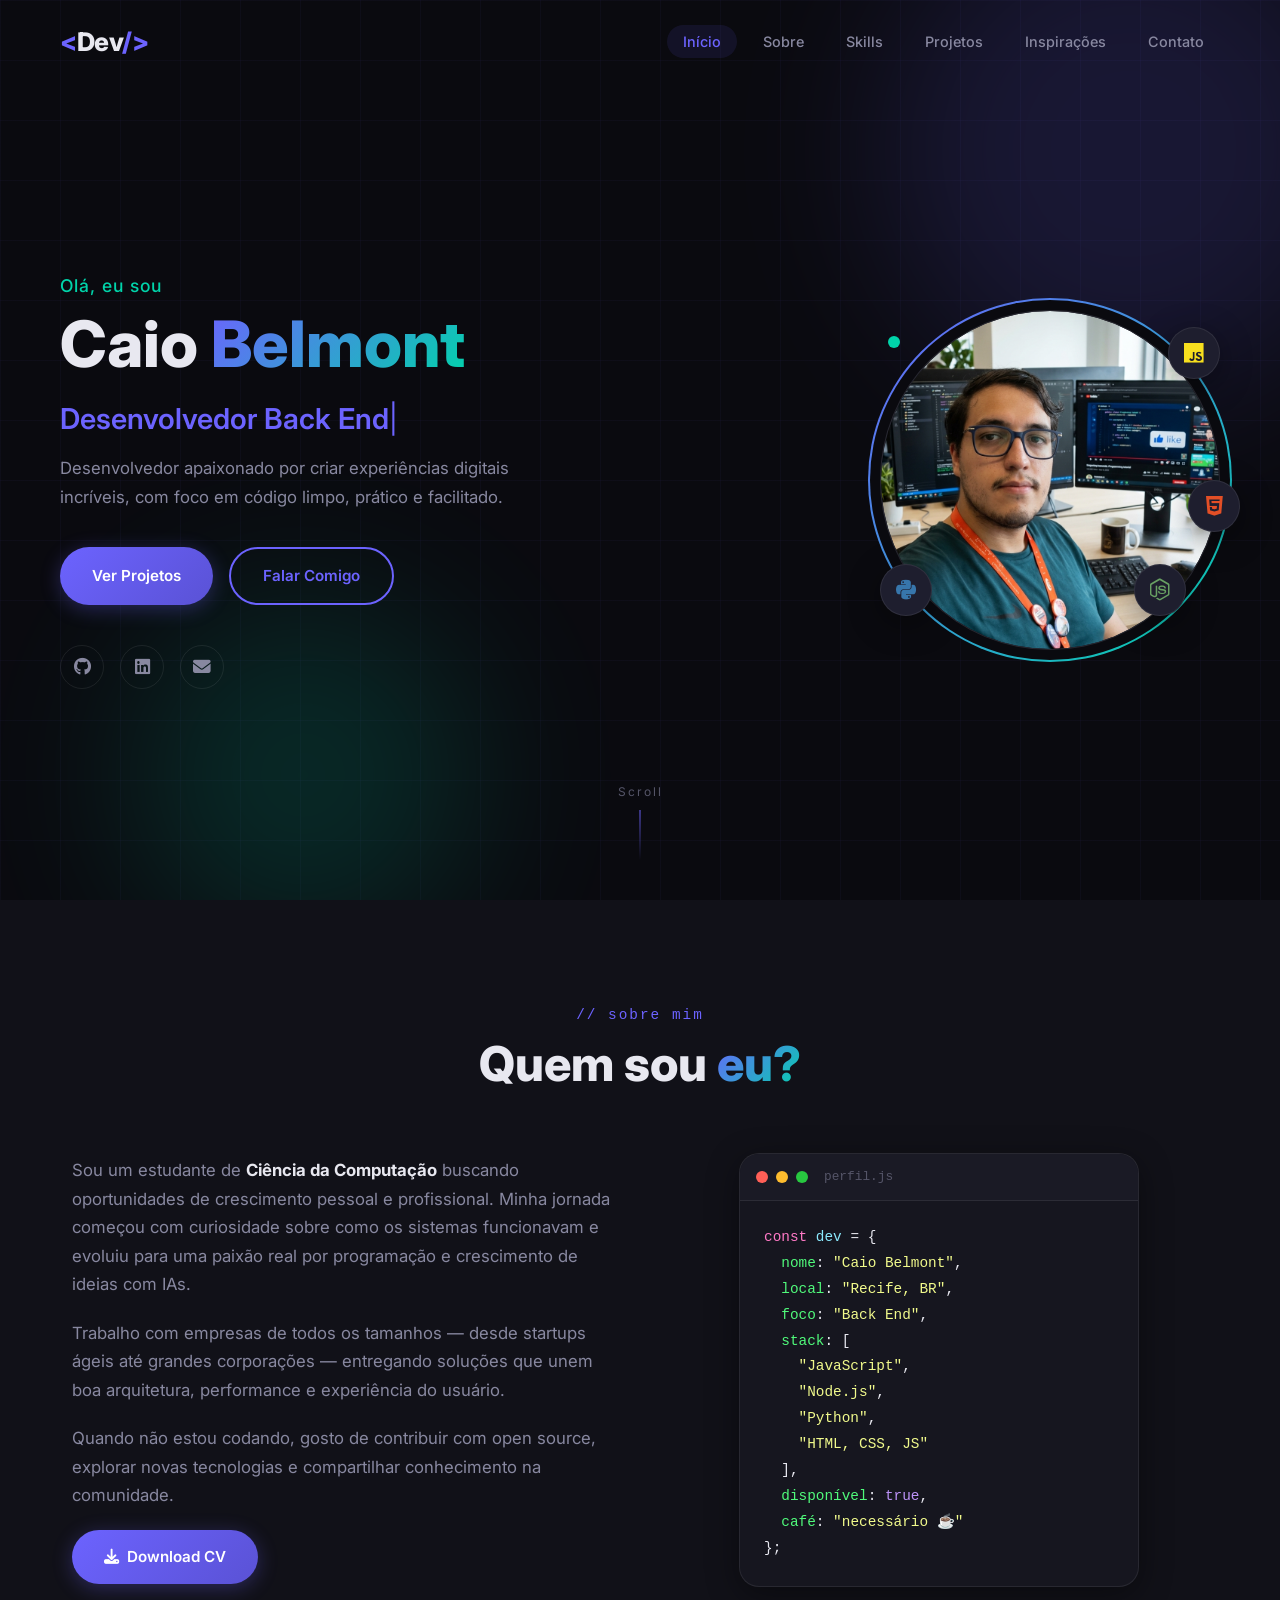
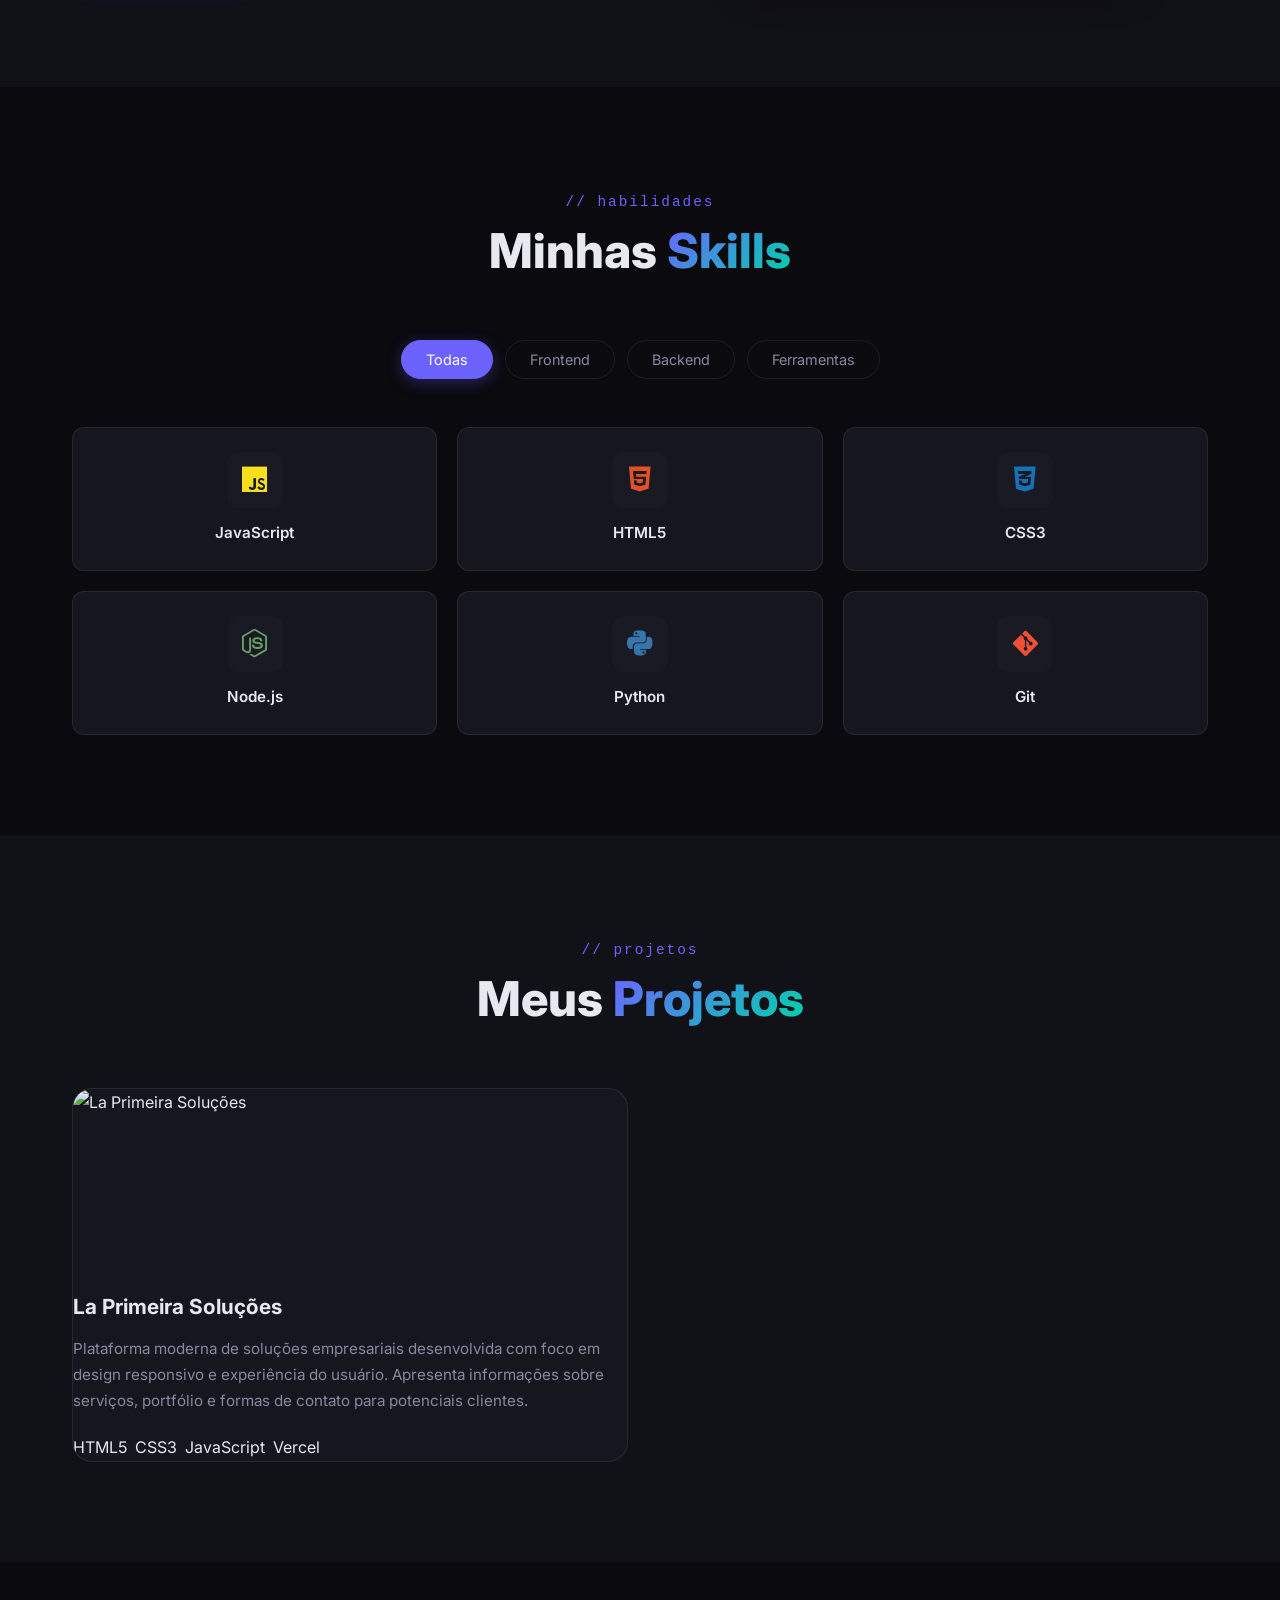
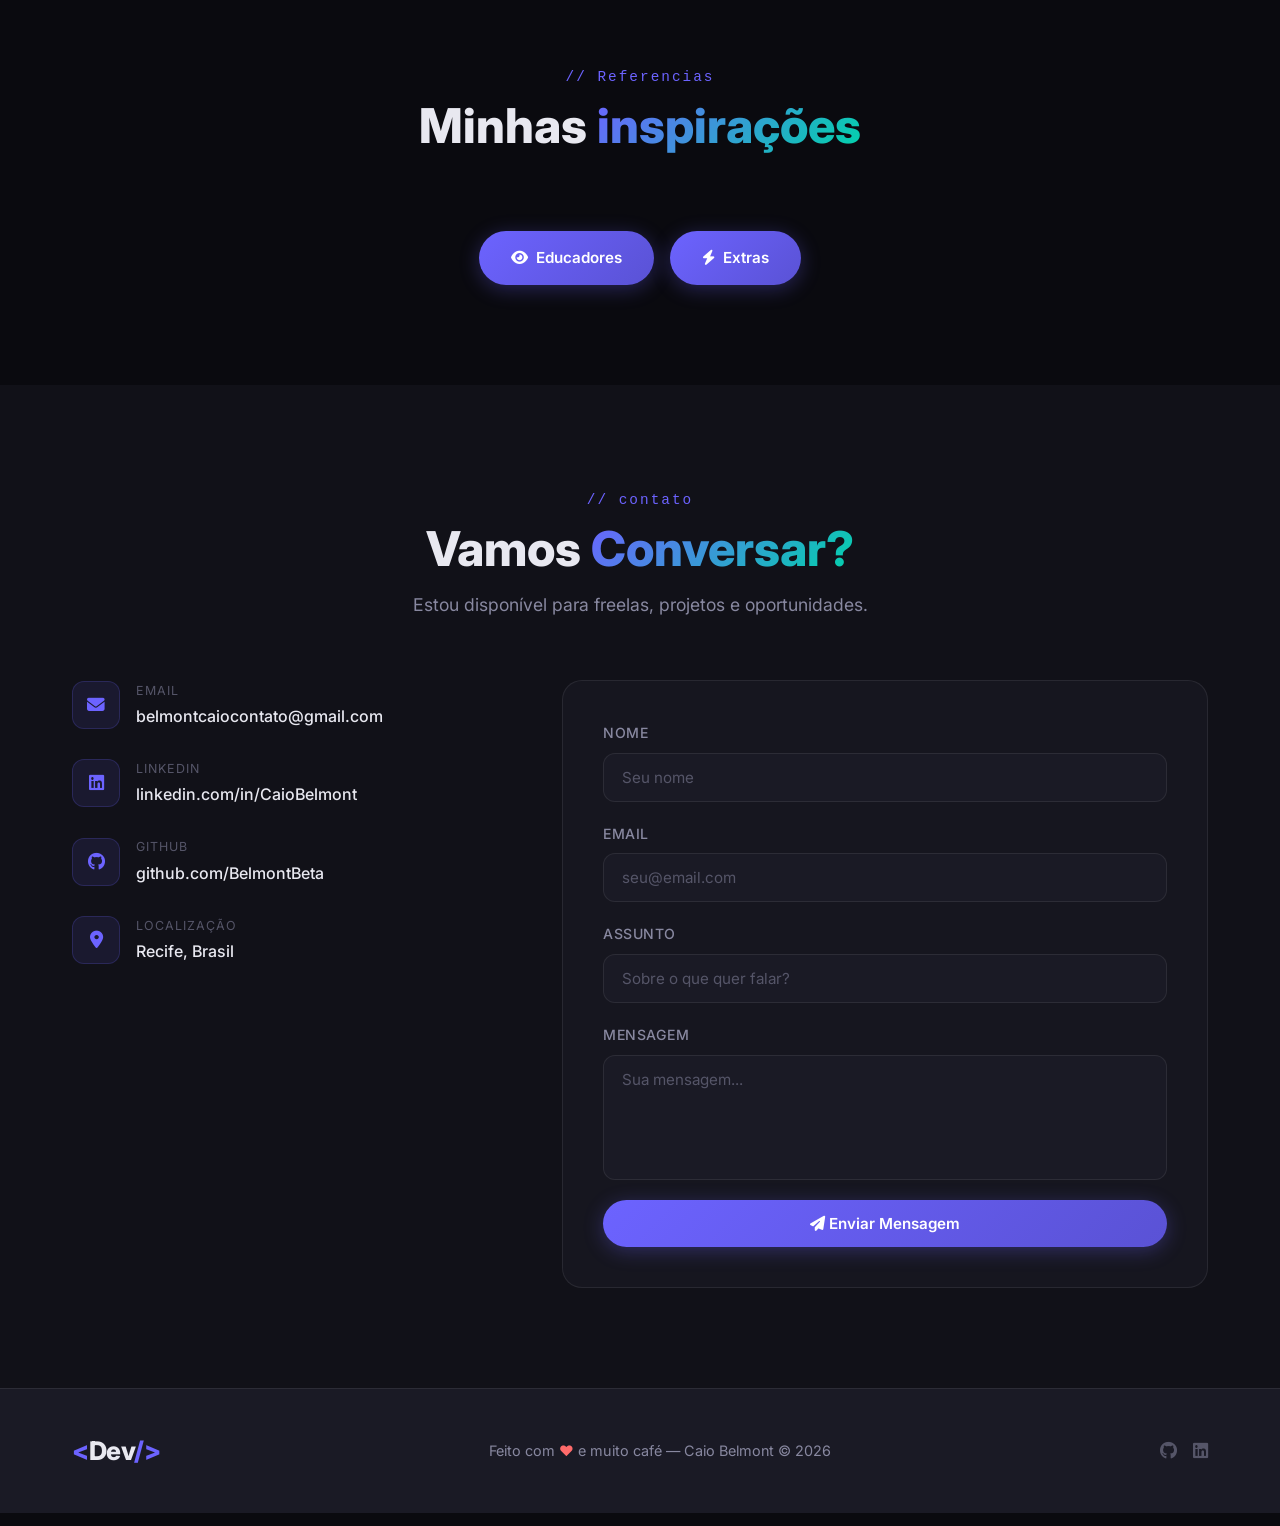
==== commit d88b6a1b: "feat: Add La Primeira Soluções project to portfolio" ====
--- a/index.html
+++ b/index.html
@@ -213,39 +213,38 @@
         <h2 class="section-title">Meus <span class="highlight">Projetos</span></h2>
       </div>
 
-      <!-- EM CONSTRUÇÃO -->
-      <div class="under-construction">
-        <div class="construction-icon">
-          <i class="fas fa-hard-hat"></i>
-        </div>
-        <h3 class="construction-title">Em Construção</h3>
-        <p class="construction-text">
-          Estou preparando algo incrível por aqui.<br />
-          Em breve meus projetos estarão disponíveis para você conferir.
-        </p>
-        <div class="construction-dots">
-          <span></span><span></span><span></span>
-        </div>
-      </div>
-
-      <!--
-      =============================================
-      PROJETOS — ADICIONAR DEPOIS
-      =============================================
-
       <div class="projects-grid">
-        NADA AINDA AQUI
-      </div>
-
-      =============================================
-      FIM DOS PROJETOS
-      =============================================
-      -->
-
-    </div>
-  </section>
-
-   <!-- INSPIRAÇÕES -->
+        
+        <!-- Projeto: La Primeira Soluções -->
+        <div class="project-card">
+          <div class="project-image">
+            <img src="https://via.placeholder.com/400x300?text=La+Primeira+Soluções" alt="La Primeira Soluções" />
+            <div class="project-overlay">
+              <a href="https://laprimesolucoes.vercel.app/index.html" target="_blank" class="project-btn">
+                <i class="fas fa-external-link-alt"></i> Ver Projeto
+              </a>
+            </div>
+          </div>
+          <div class="project-content">
+            <h3 class="project-title">La Primeira Soluções</h3>
+            <p class="project-description">
+              Plataforma moderna de soluções empresariais desenvolvida com foco em design responsivo e experiência do usuário. Apresenta informações sobre serviços, portfólio e formas de contato para potenciais clientes.
+            </p>
+            <div class="project-tags">
+              <span class="project-tag">HTML5</span>
+              <span class="project-tag">CSS3</span>
+              <span class="project-tag">JavaScript</span>
+              <span class="project-tag">Vercel</span>
+            </div>
+          </div>
+        </div>
+
+      </div>
+
+    </div>
+  </section>
+
+    <!-- INSPIRAÇÕES -->
   <section class="inspirations section" id="inspirations">
     <div class="container">
       <div class="section-header">
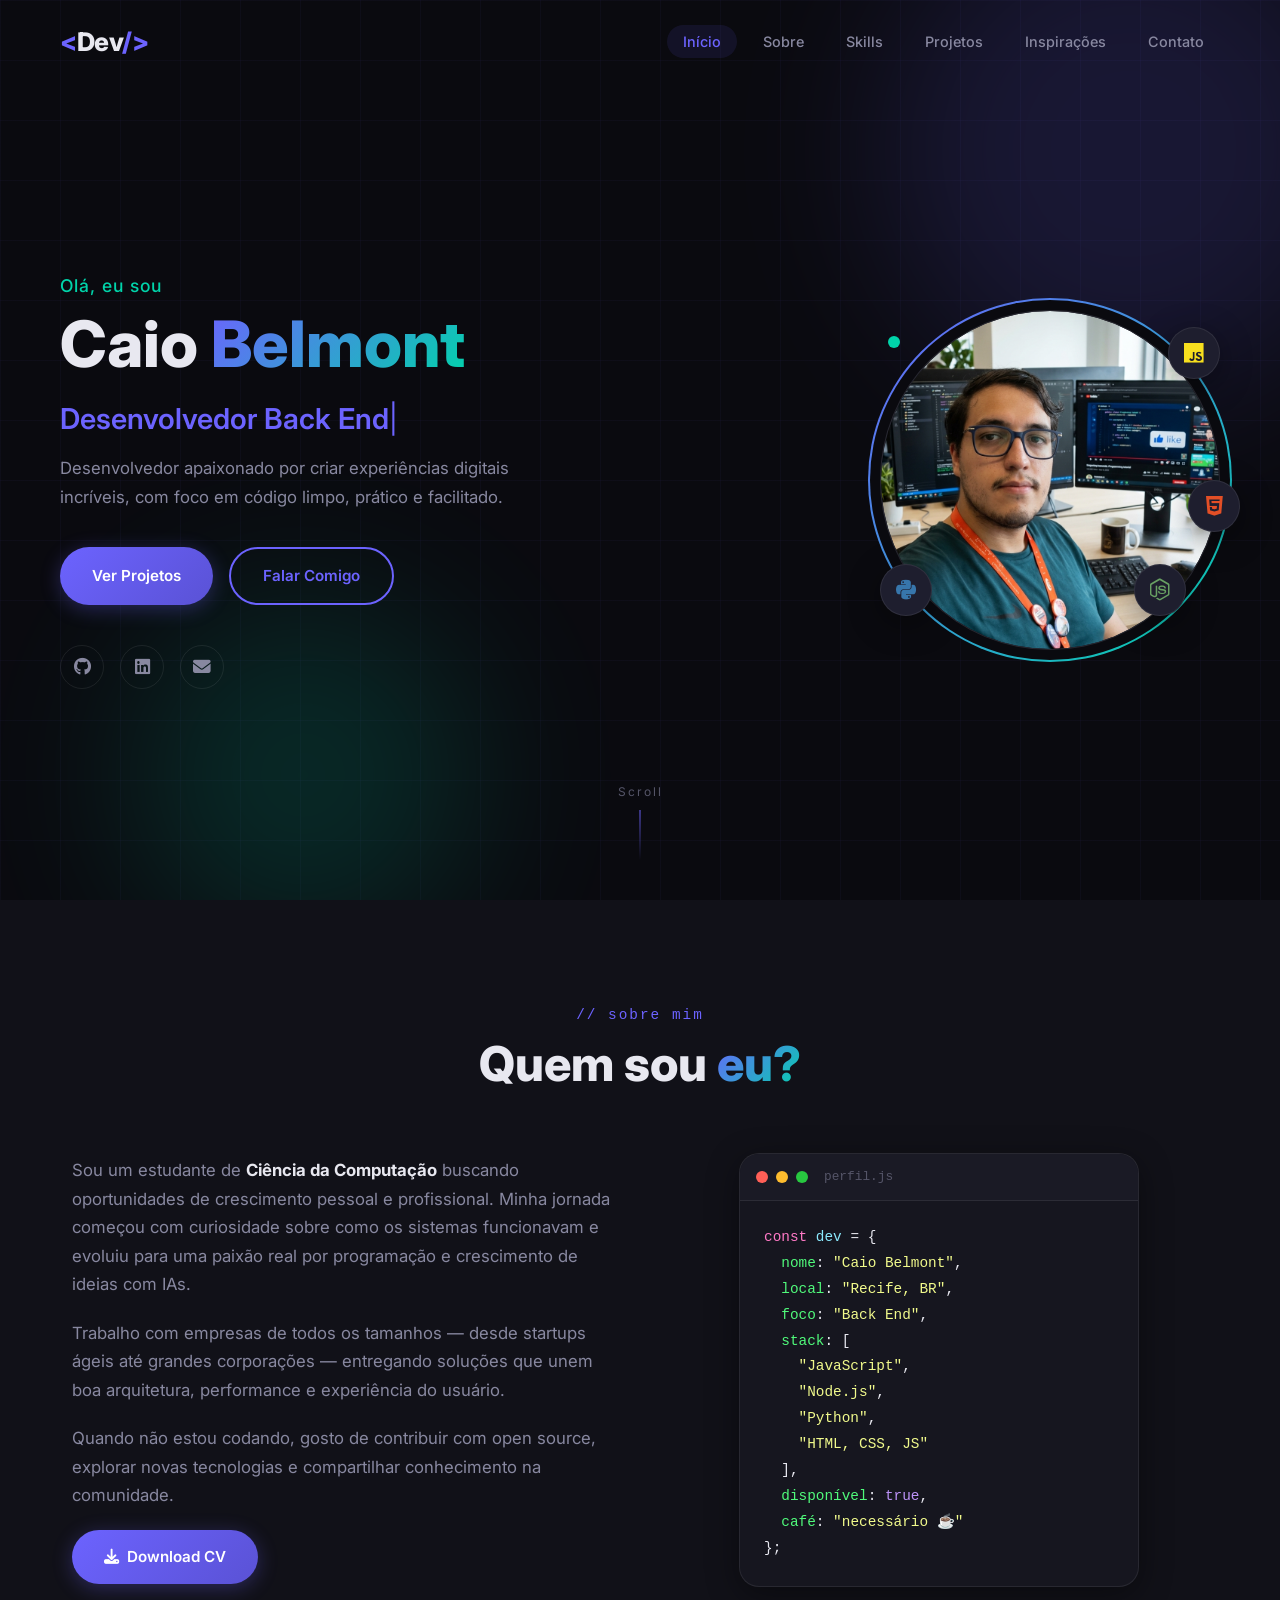
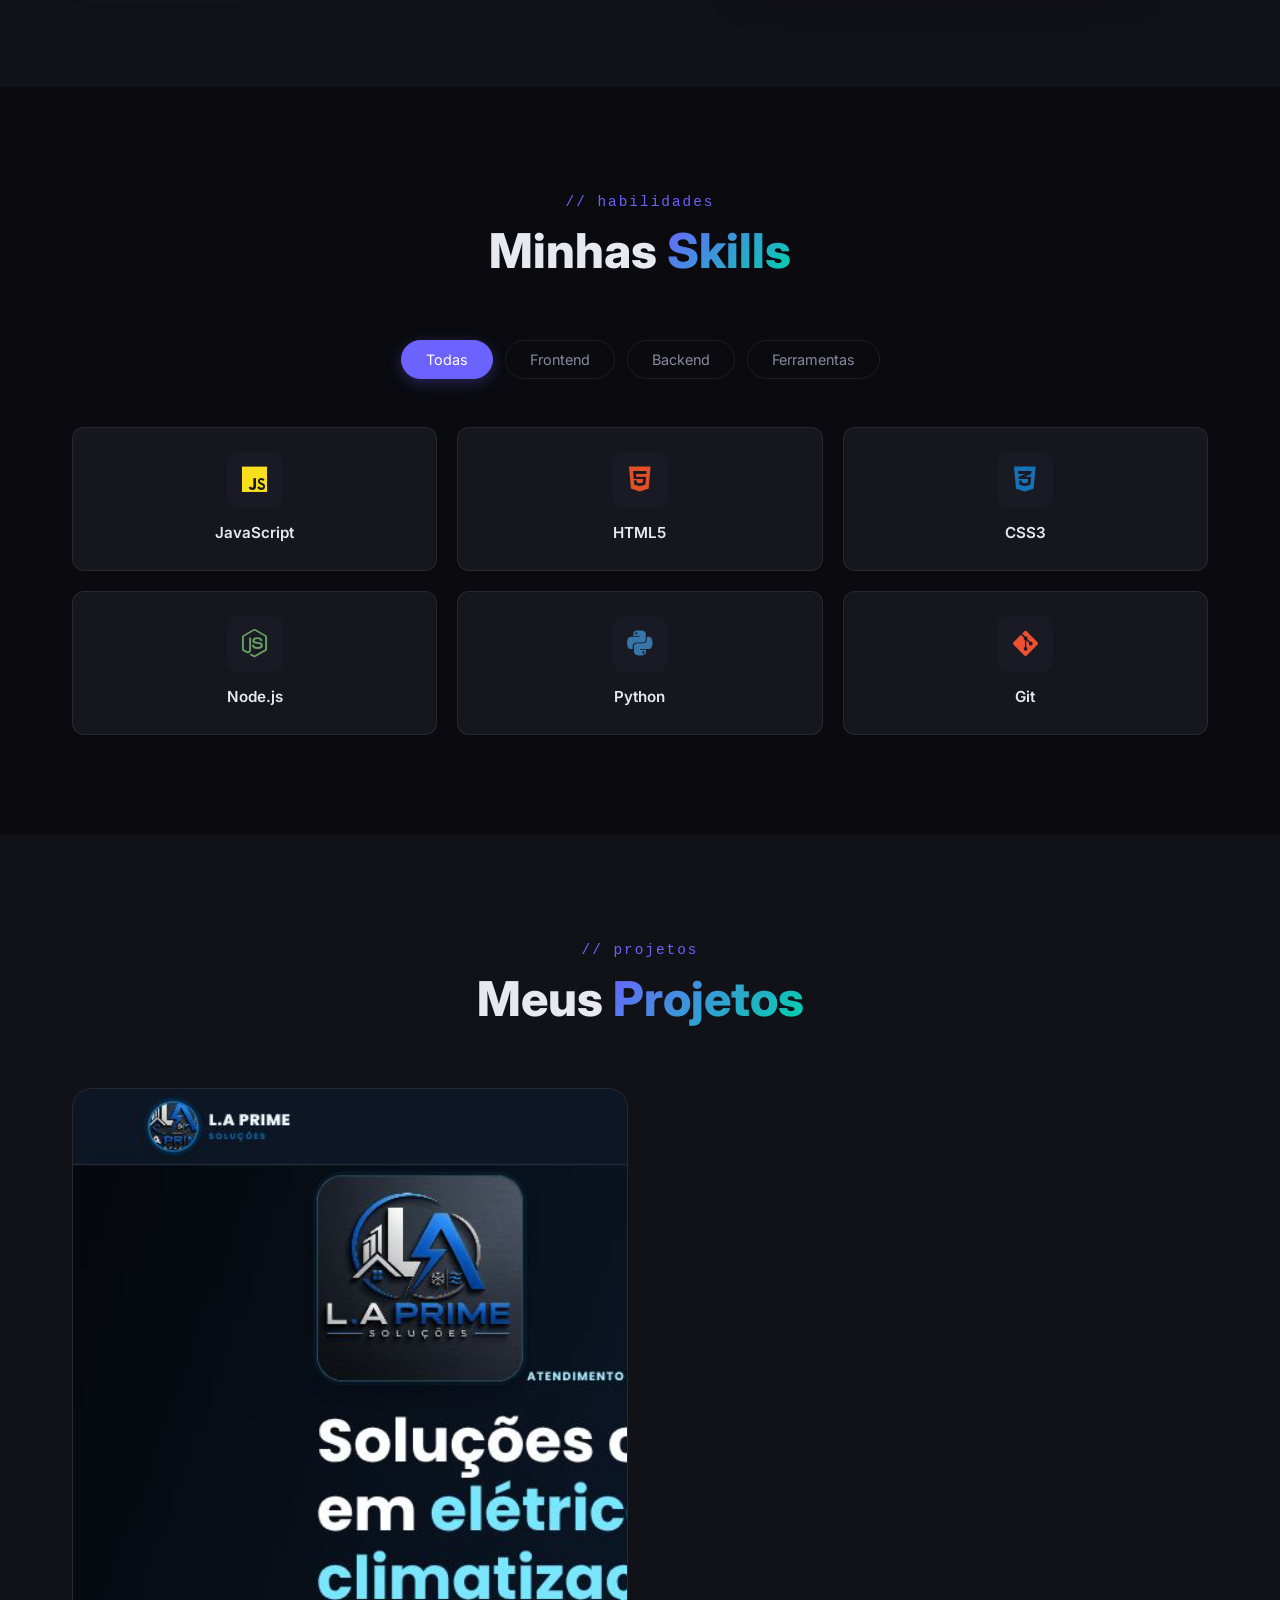
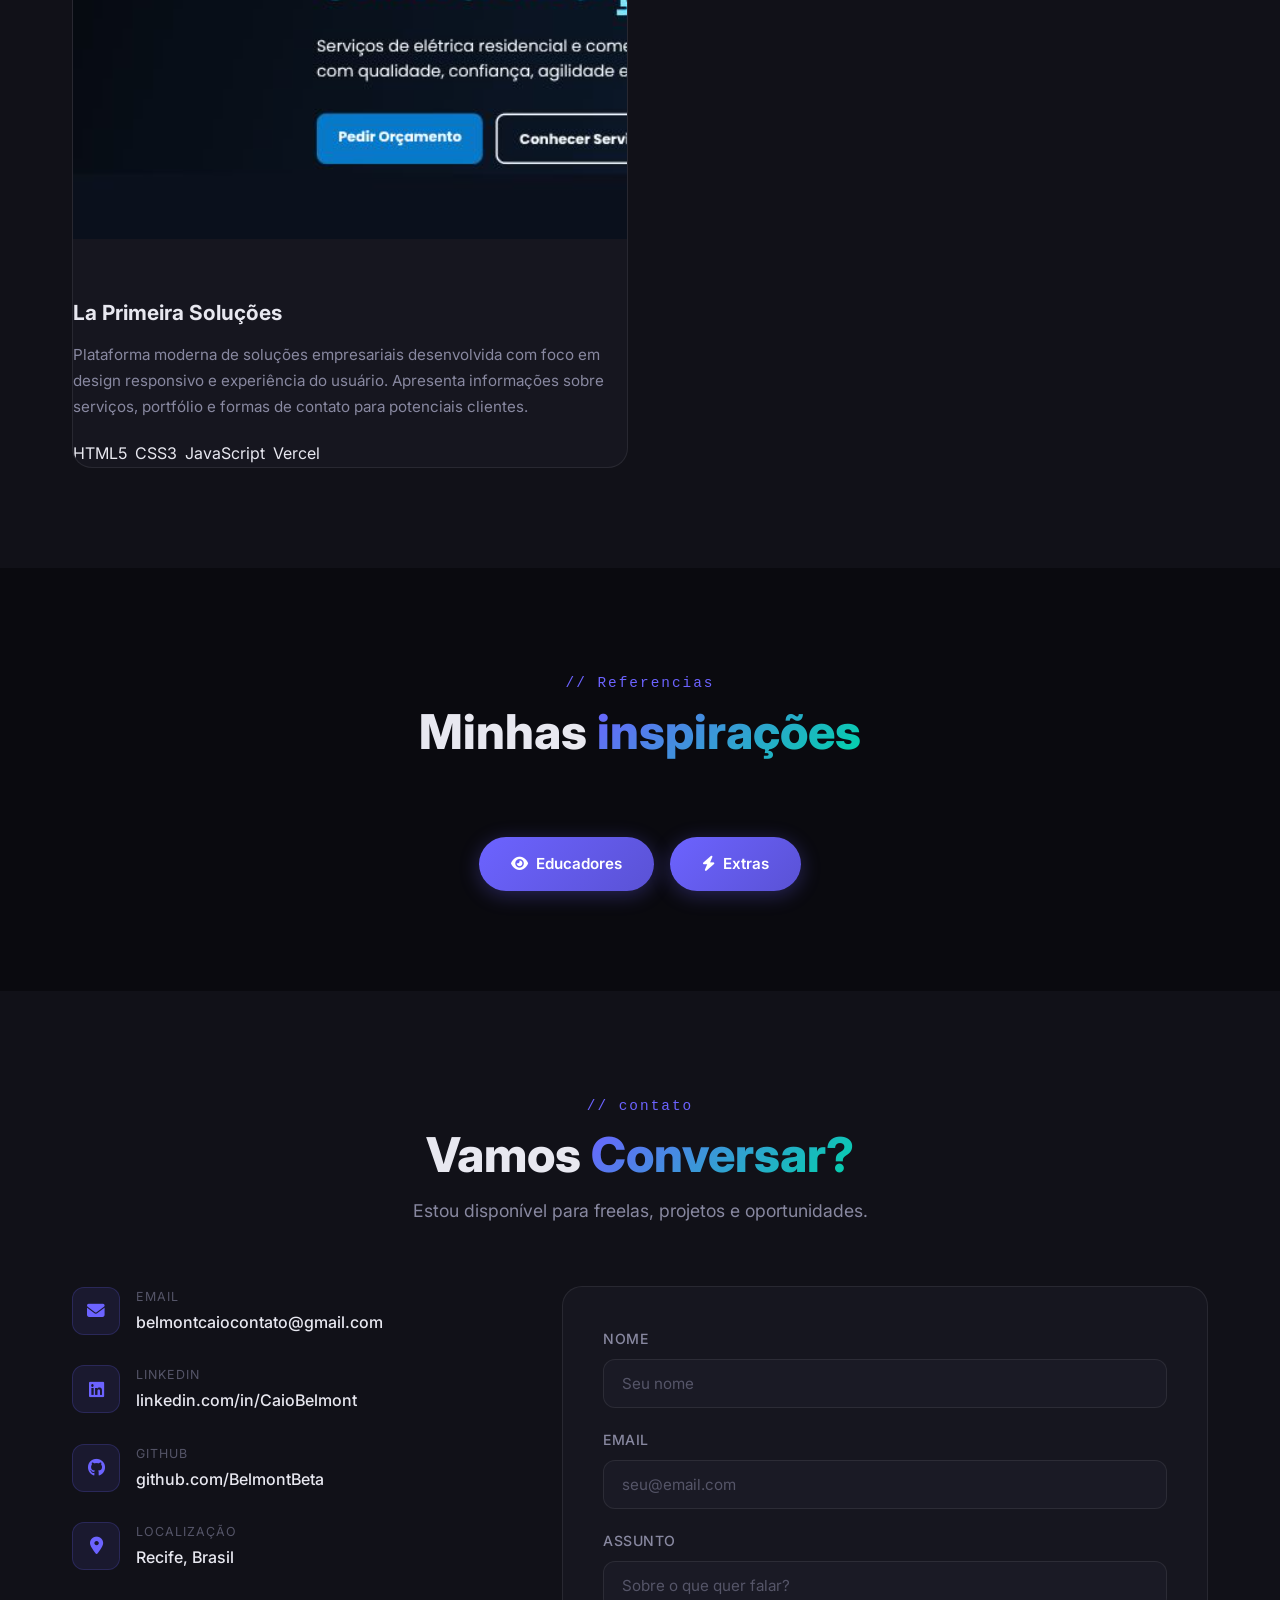
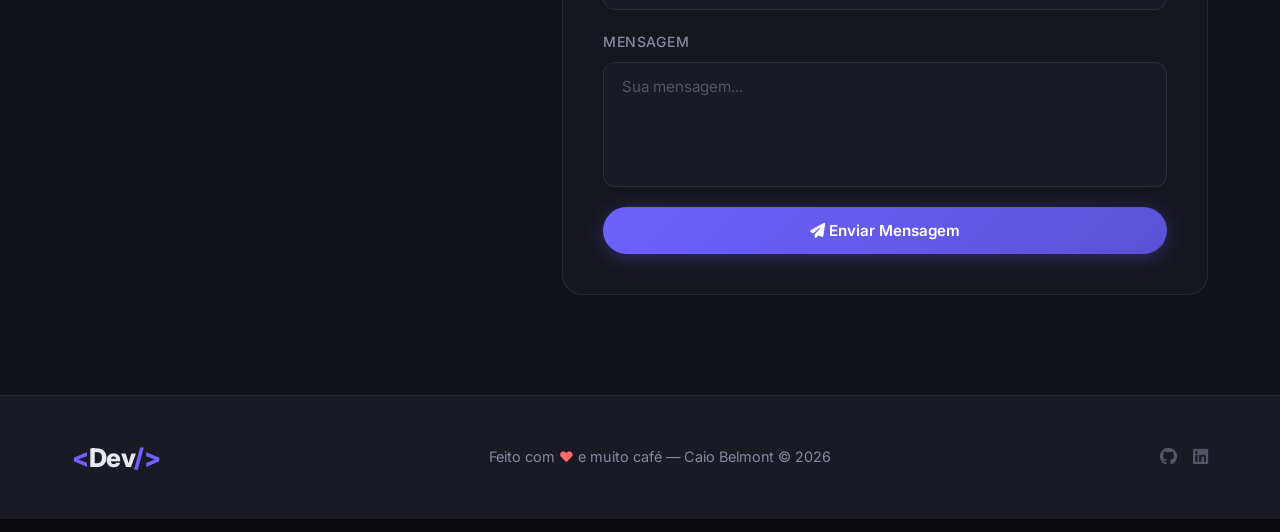
==== commit f2c44f9d: "Update project name and image source in index.html" ====
--- a/index.html
+++ b/index.html
@@ -215,10 +215,10 @@
 
       <div class="projects-grid">
         
-        <!-- Projeto: La Primeira Soluções -->
+        <!-- Projeto: L.A Prime Soluções -->
         <div class="project-card">
           <div class="project-image">
-            <img src="https://via.placeholder.com/400x300?text=La+Primeira+Soluções" alt="La Primeira Soluções" />
+            <img src="/assets/servicos/laprime.png" alt="L.A Prime Soluções" />
             <div class="project-overlay">
               <a href="https://laprimesolucoes.vercel.app/index.html" target="_blank" class="project-btn">
                 <i class="fas fa-external-link-alt"></i> Ver Projeto
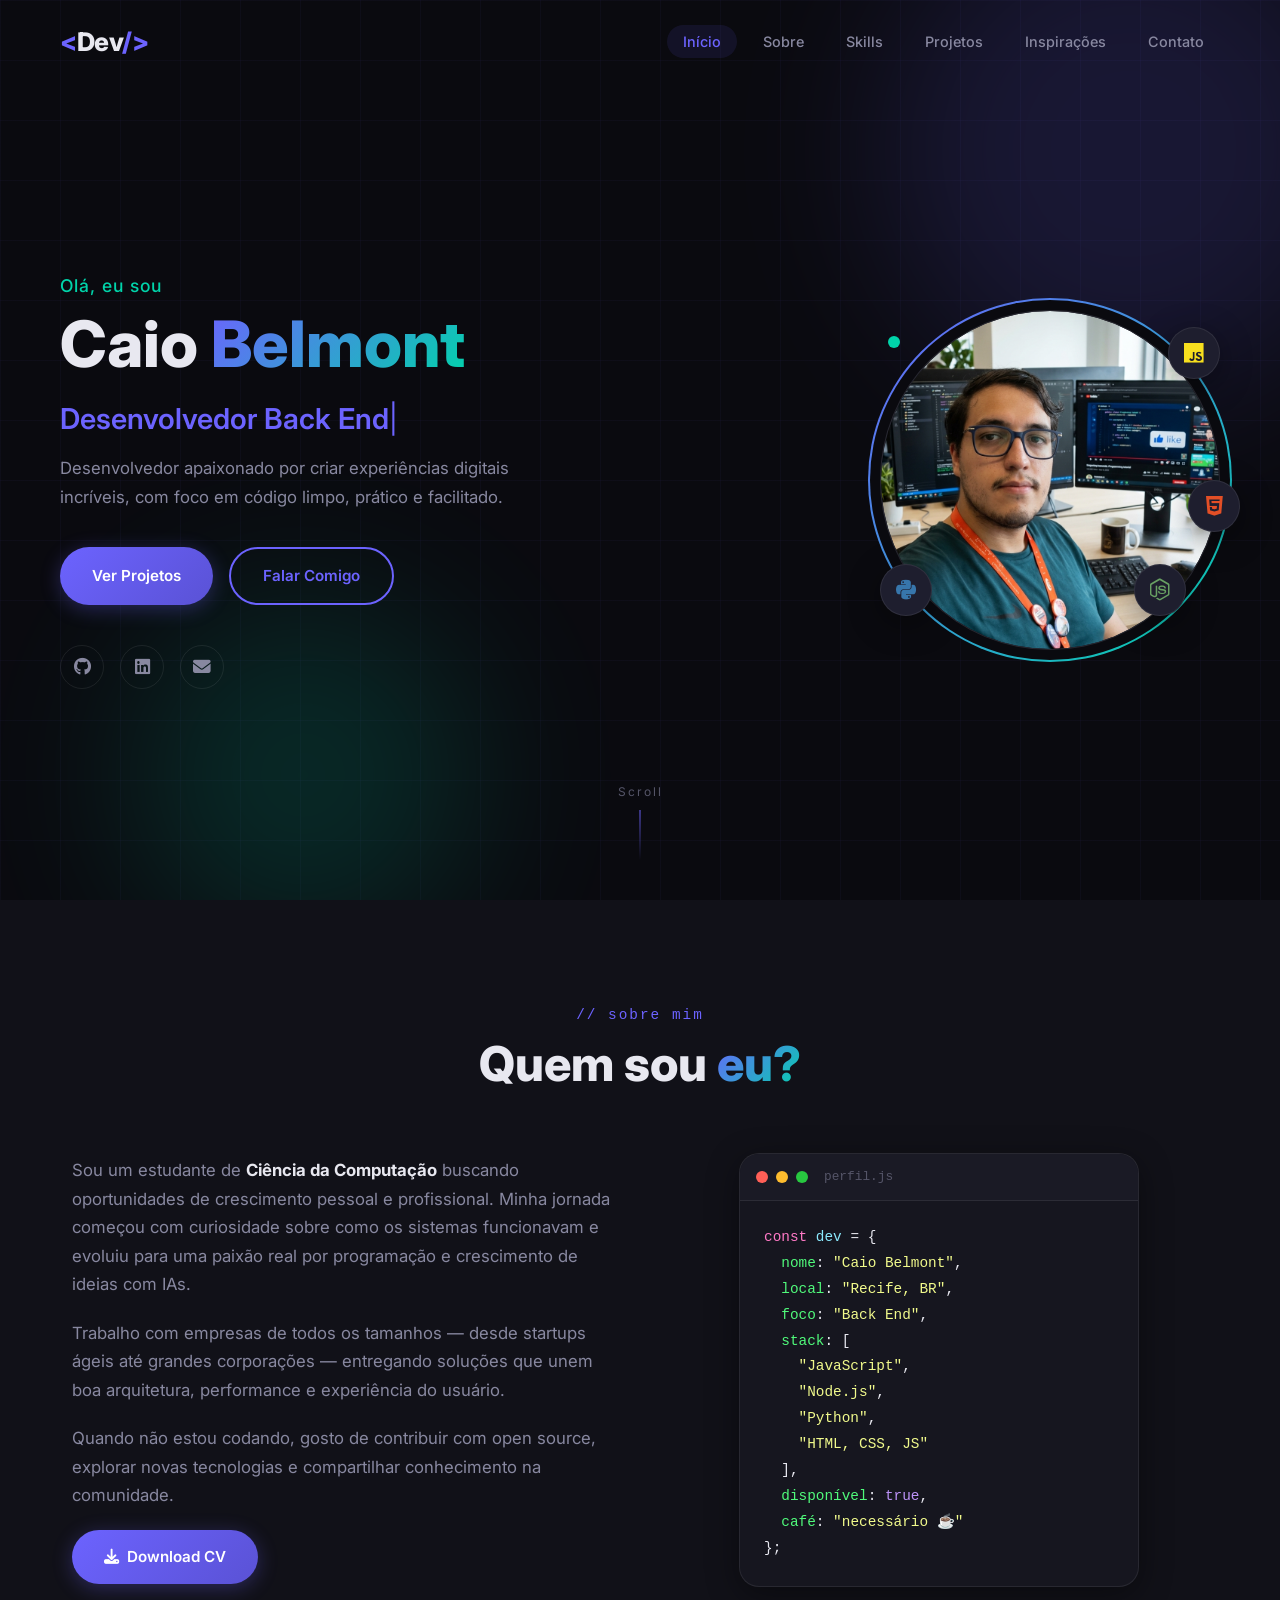
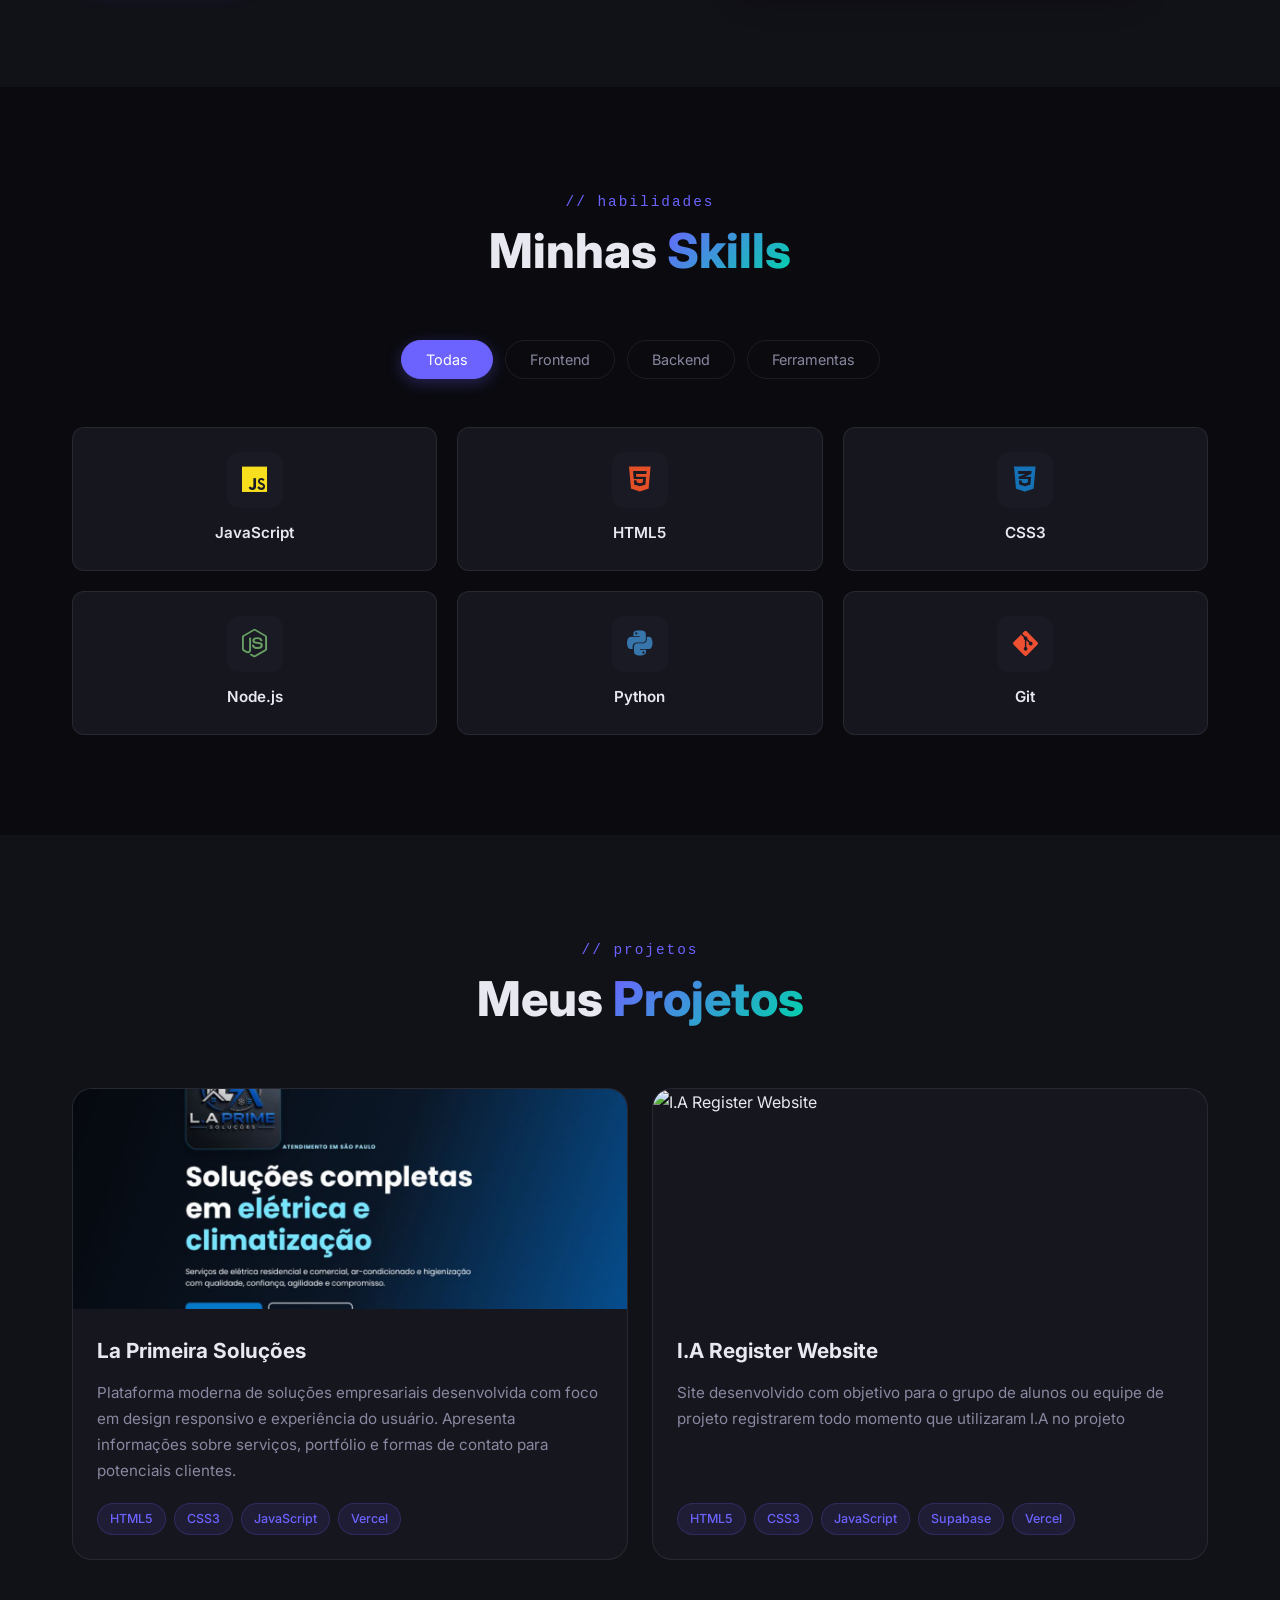
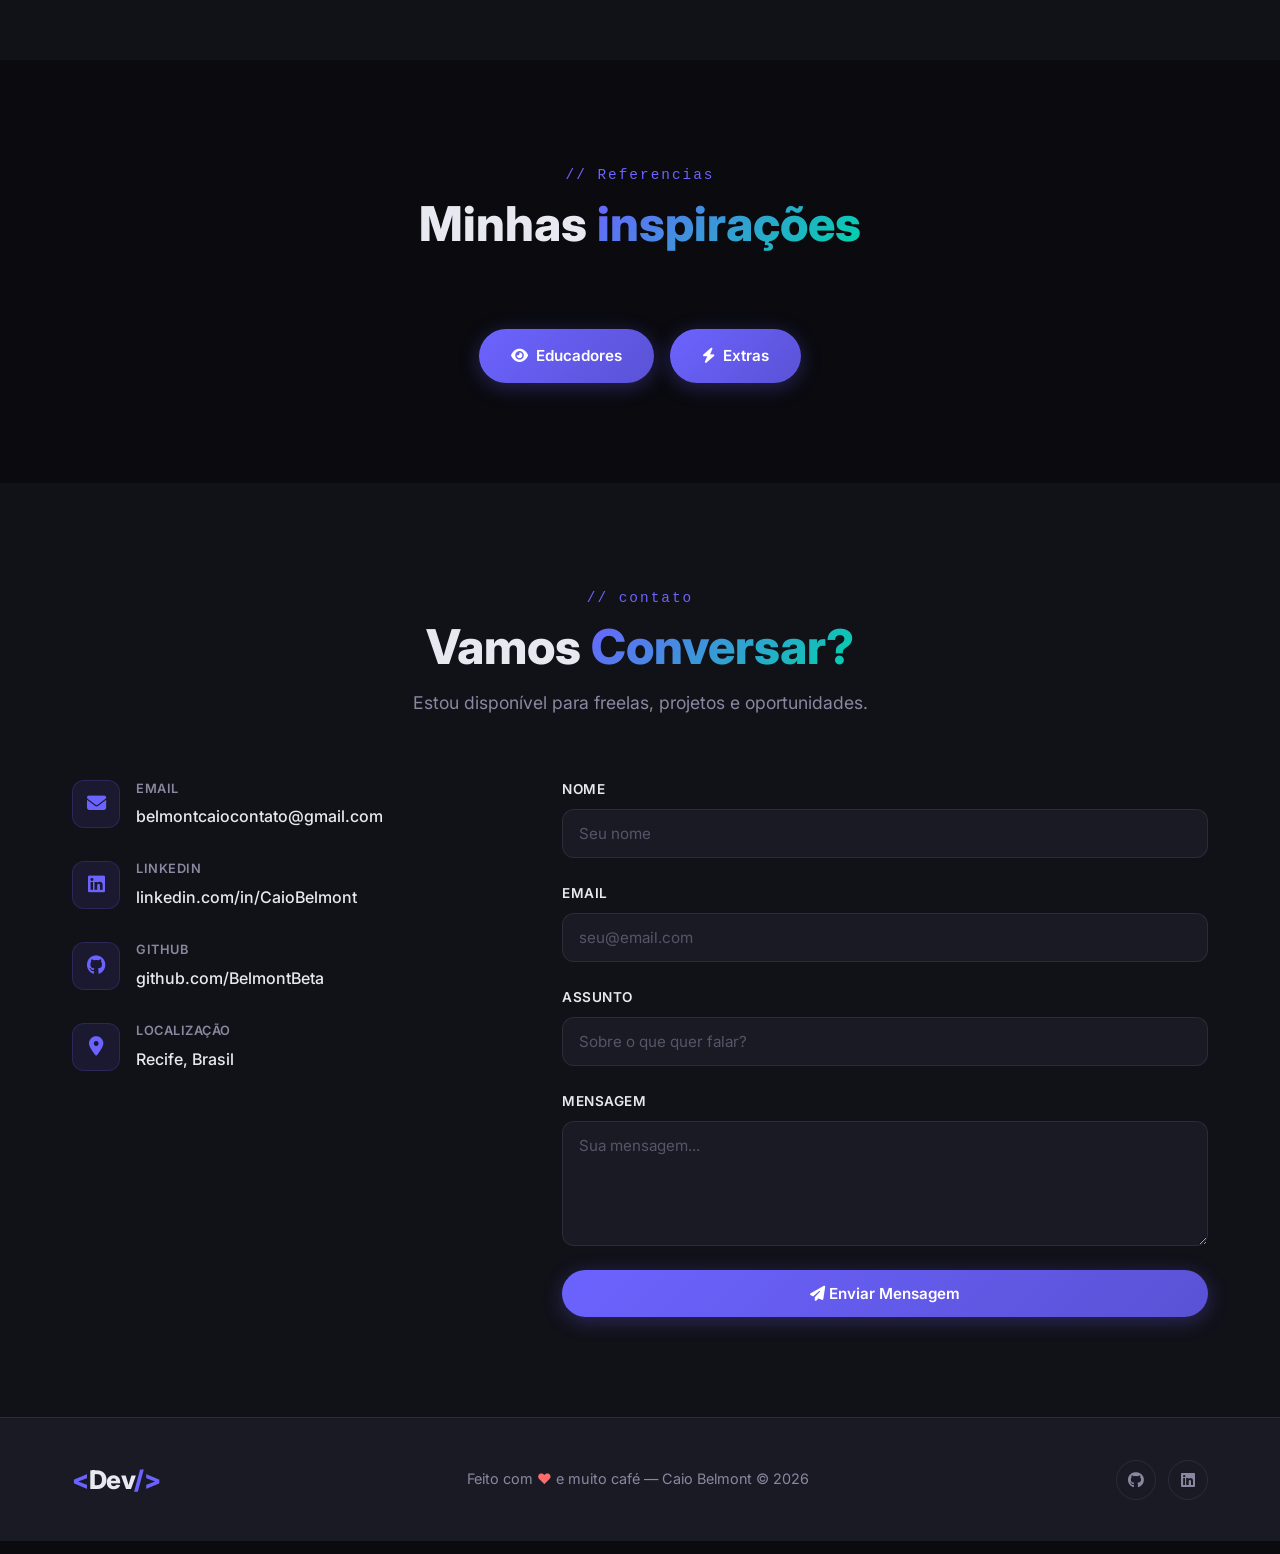
==== commit bad508b9: "Add I.A Register Website project card to index.html Added a new project card for the I.A Register We" ====
--- a/index.html
+++ b/index.html
@@ -239,6 +239,31 @@
           </div>
         </div>
 
+         <!-- Projeto: I.A Register Website -->
+        <div class="project-card">
+          <div class="project-image">
+            <img src="/assets/servicos/registros-ia.png" alt="I.A Register Website" />
+            <div class="project-overlay">
+              <a href="https://ia-formulario-xi.vercel.app/dados.html" target="_blank" class="project-btn">
+                <i class="fas fa-external-link-alt"></i> Ver Projeto
+              </a>
+            </div>
+          </div>
+          <div class="project-content">
+            <h3 class="project-title">I.A Register Website</h3>
+            <p class="project-description">
+            Site desenvolvido com objetivo para o grupo de alunos ou equipe de projeto registrarem todo momento que utilizaram I.A no projeto
+            </p>
+            <div class="project-tags">
+              <span class="project-tag">HTML5</span>
+              <span class="project-tag">CSS3</span>
+              <span class="project-tag">JavaScript</span>
+              <span class="project-tag">Supabase</span>
+              <span class="project-tag">Vercel</span>
+            </div>
+          </div>
+        </div>
+
       </div>
 
     </div>
--- a/css/style.css
+++ b/css/style.css
@@ -660,10 +660,10 @@
   box-shadow: 0 4px 15px var(--primary-glow);
 }
 
-/* ===================== ALTERADO ===================== */
+/* ===================== AJUSTADO ===================== */
 .skills-grid {
   display: grid;
-  grid-template-columns: repeat(3, 1fr); /* 3 colunas fixas */
+  grid-template-columns: repeat(3, 1fr);
   gap: 20px;
 }
 /* ==================================================== */
@@ -831,7 +831,7 @@
 }
 
 /* ========================================
-   PROJECTS
+   PROJECTS - AJUSTADO
 ======================================== */
 .projects {
   background: var(--bg-2);
@@ -869,13 +869,24 @@
 .project-image {
   position: relative;
   overflow: hidden;
-  min-height: 200px;
+  height: 220px;
+}
+
+.project-image img {
+  width: 100%;
+  height: 100%;
+  object-fit: cover;
+  transition: transform var(--transition);
+}
+
+.project-card:hover .project-image img {
+  transform: scale(1.05);
 }
 
 .project-img-placeholder {
   width: 100%;
   height: 100%;
-  min-height: 200px;
+  min-height: 220px;
   background: linear-gradient(135deg, var(--proj-color, var(--primary)), rgba(0,0,0,0.5));
   display: flex;
   align-items: center;
@@ -901,7 +912,31 @@
   transition: opacity var(--transition);
 }
 
-.project-card:hover .project-overlay { opacity: 1; }
+.project-card:hover .project-overlay { 
+  opacity: 1; 
+}
+
+.project-btn {
+  width: 48px;
+  height: 48px;
+  border-radius: 50%;
+  background: rgba(255,255,255,0.15);
+  border: 1px solid rgba(255,255,255,0.3);
+  display: flex;
+  align-items: center;
+  justify-content: center;
+  color: #fff;
+  text-decoration: none;
+  font-size: 1.1rem;
+  transition: all var(--transition);
+  backdrop-filter: blur(4px);
+}
+
+.project-btn:hover {
+  background: var(--primary);
+  border-color: var(--primary);
+  transform: scale(1.1);
+}
 
 .project-link {
   width: 48px;
@@ -925,8 +960,16 @@
   transform: scale(1.1);
 }
 
+.project-content {
+  padding: 24px;
+  flex: 1;
+  display: flex;
+  flex-direction: column;
+  justify-content: center;
+}
+
 .project-info {
-  padding: 28px;
+  padding: 24px;
   flex: 1;
   display: flex;
   flex-direction: column;
@@ -960,6 +1003,16 @@
   display: flex;
   gap: 8px;
   flex-wrap: wrap;
+}
+
+.project-tag {
+  padding: 4px 12px;
+  border-radius: 50px;
+  font-size: 0.78rem;
+  font-weight: 500;
+  background: rgba(108, 99, 255, 0.1);
+  color: var(--primary);
+  border: 1px solid rgba(108, 99, 255, 0.2);
 }
 
 .tag {
@@ -1001,31 +1054,25 @@
 .contact-icon {
   width: 48px;
   height: 48px;
-  border-radius: var(--radius);
+  border-radius: 12px;
   background: rgba(108, 99, 255, 0.1);
   border: 1px solid rgba(108, 99, 255, 0.2);
   display: flex;
   align-items: center;
   justify-content: center;
+  font-size: 1.2rem;
   color: var(--primary);
-  font-size: 1.1rem;
   flex-shrink: 0;
-  transition: all var(--transition);
-}
-
-.contact-item:hover .contact-icon {
-  background: var(--primary);
-  color: #fff;
-  transform: scale(1.1);
 }
 
 .contact-label {
+  font-size: 0.8rem;
+  color: var(--text-muted);
+  font-weight: 600;
+  text-transform: uppercase;
+  letter-spacing: 0.5px;
   display: block;
-  font-size: 0.78rem;
-  color: var(--text-dim);
-  text-transform: uppercase;
-  letter-spacing: 1px;
-  margin-bottom: 2px;
+  margin-bottom: 4px;
 }
 
 .contact-value {
@@ -1035,28 +1082,26 @@
   transition: color var(--transition);
 }
 
-.contact-value:hover { color: var(--primary); }
+.contact-value:hover {
+  color: var(--primary);
+}
 
 .contact-form {
-  background: var(--surface);
-  border: 1px solid var(--border);
-  border-radius: var(--radius-lg);
-  padding: 40px;
   display: flex;
   flex-direction: column;
-  gap: 20px;
+  gap: 24px;
 }
 
 .form-group {
   display: flex;
   flex-direction: column;
-  gap: 8px;
 }
 
 .form-group label {
-  font-size: 0.88rem;
-  font-weight: 500;
-  color: var(--text-muted);
+  font-size: 0.85rem;
+  font-weight: 600;
+  color: var(--text);
+  margin-bottom: 8px;
   text-transform: uppercase;
   letter-spacing: 0.5px;
 }
@@ -1066,20 +1111,11 @@
   background: var(--bg-3);
   border: 1px solid var(--border);
   border-radius: var(--radius);
-  padding: 14px 18px;
+  padding: 14px 16px;
+  font-family: var(--font);
   color: var(--text);
-  font-family: var(--font);
   font-size: 0.95rem;
   transition: all var(--transition);
-  outline: none;
-  resize: none;
-}
-
-.form-group input:focus,
-.form-group textarea:focus {
-  border-color: var(--primary);
-  background: rgba(108, 99, 255, 0.05);
-  box-shadow: 0 0 0 3px var(--primary-glow);
 }
 
 .form-group input::placeholder,
@@ -1087,15 +1123,34 @@
   color: var(--text-dim);
 }
 
+.form-group input:focus,
+.form-group textarea:focus {
+  outline: none;
+  border-color: var(--primary);
+  background: rgba(108, 99, 255, 0.05);
+  box-shadow: 0 0 20px var(--primary-glow);
+}
+
+.form-group textarea {
+  resize: vertical;
+  min-height: 120px;
+}
+
 .form-success {
+  background: rgba(40, 200, 64, 0.1);
+  border: 1px solid rgba(40, 200, 64, 0.3);
+  border-radius: var(--radius);
+  padding: 16px;
+  color: #28c840;
+  text-align: center;
   display: none;
-  text-align: center;
-  padding: 14px;
-  border-radius: var(--radius);
-  background: rgba(0, 212, 170, 0.1);
-  border: 1px solid rgba(0, 212, 170, 0.3);
-  color: var(--secondary);
-  font-weight: 500;
+  gap: 8px;
+  align-items: center;
+  justify-content: center;
+}
+
+.form-success.show {
+  display: flex;
 }
 
 /* ========================================
@@ -1111,154 +1166,259 @@
   display: flex;
   align-items: center;
   justify-content: space-between;
-  gap: 20px;
   flex-wrap: wrap;
+  gap: 24px;
 }
 
 .footer-content p {
+  font-size: 0.9rem;
   color: var(--text-muted);
-  font-size: 0.9rem;
-}
-
-.heart { color: var(--accent); }
+}
+
+.heart {
+  color: var(--accent);
+  animation: heartBeat 0.5s ease-in-out;
+}
+
+@keyframes heartBeat {
+  0%, 100% { transform: scale(1); }
+  50% { transform: scale(1.2); }
+}
 
 .footer-socials {
   display: flex;
-  gap: 16px;
+  gap: 12px;
 }
 
 .footer-socials a {
-  color: var(--text-dim);
+  width: 40px;
+  height: 40px;
+  border-radius: 50%;
+  border: 1px solid var(--border);
+  display: flex;
+  align-items: center;
+  justify-content: center;
+  color: var(--text-muted);
   text-decoration: none;
-  font-size: 1.1rem;
-  transition: color var(--transition);
-}
-
-.footer-socials a:hover { color: var(--primary); }
-
-/* ========================================
-   SCROLL TOP
-======================================== */
+  transition: all var(--transition);
+}
+
+.footer-socials a:hover {
+  border-color: var(--primary);
+  color: var(--primary);
+  background: rgba(108, 99, 255, 0.1);
+}
+
 .scroll-top {
   position: fixed;
-  bottom: 32px;
-  right: 32px;
+  bottom: 30px;
+  right: 30px;
   width: 48px;
   height: 48px;
   border-radius: 50%;
   background: var(--primary);
+  border: none;
   color: #fff;
-  border: none;
+  font-size: 1.2rem;
   cursor: pointer;
-  display: flex;
-  align-items: center;
-  justify-content: center;
-  font-size: 1rem;
+  display: none;
+  align-items: center;
+  justify-content: center;
+  z-index: 999;
+  transition: all var(--transition);
   box-shadow: 0 4px 20px var(--primary-glow);
-  opacity: 0;
-  pointer-events: none;
-  transform: translateY(16px);
-  transition: all var(--transition);
-  z-index: 999;
-}
-
-.scroll-top.visible {
-  opacity: 1;
-  pointer-events: all;
-  transform: translateY(0);
+}
+
+.scroll-top.show {
+  display: flex;
 }
 
 .scroll-top:hover {
-  transform: translateY(-4px);
+  transform: translateY(-3px);
   box-shadow: 0 8px 30px var(--primary-glow);
 }
 
 /* ========================================
-   ANIMAÇÕES DE ENTRADA
-======================================== */
-.reveal {
-  opacity: 0;
-  transform: translateY(40px);
-  transition: opacity 0.7s ease, transform 0.7s ease;
-}
-
-.reveal.visible {
-  opacity: 1;
-  transform: translateY(0);
-}
-
-/* ========================================
-   RESPONSIVO
+   RESPONSIVE
 ======================================== */
 @media (max-width: 1024px) {
-  .hero { padding: 120px 40px 60px; }
-  .navbar { padding: 20px 40px; }
-  .navbar.scrolled { padding: 14px 40px; }
-  .avatar-wrapper { width: 280px; height: 280px; }
-  .about-grid { gap: 40px; }
-  .contact-grid { gap: 40px; }
+  .navbar {
+    padding: 16px 40px;
+  }
+
+  .navbar.scrolled {
+    padding: 12px 40px;
+  }
+
+  .hero {
+    padding: 100px 40px 40px;
+    flex-direction: column;
+    text-align: center;
+  }
+
+  .hero-content {
+    max-width: 100%;
+  }
+
+  .hero-image {
+    justify-content: center;
+  }
+
+  .avatar-wrapper {
+    width: 280px;
+    height: 280px;
+  }
+
+  .about-grid {
+    grid-template-columns: 1fr;
+    gap: 40px;
+  }
+
+  .projects-grid {
+    grid-template-columns: 1fr;
+  }
+
+  .project-card.featured {
+    grid-template-columns: 1fr;
+  }
+
+  .contact-grid {
+    grid-template-columns: 1fr;
+  }
 }
 
 @media (max-width: 768px) {
-  .navbar { padding: 16px 24px; }
-  .navbar.scrolled { padding: 12px 24px; }
+  .container {
+    padding: 0 1.5rem;
+  }
+
+  .section {
+    padding: 60px 0;
+  }
+
+  .navbar {
+    padding: 12px 20px;
+  }
+
+  .navbar.scrolled {
+    padding: 10px 20px;
+  }
 
   .nav-links {
-    position: fixed;
-    top: 0;
-    right: -100%;
-    height: 100vh;
-    width: 280px;
-    background: var(--bg-3);
+    position: absolute;
+    top: 60px;
+    left: 0;
+    right: 0;
     flex-direction: column;
-    justify-content: center;
-    align-items: center;
-    gap: 8px;
-    border-left: 1px solid var(--border);
-    transition: right var(--transition);
-    z-index: 999;
-  }
-
-  .nav-links.open { right: 0; }
-  .nav-link { font-size: 1.1rem; padding: 14px 32px; }
-  .hamburger { display: flex; z-index: 1000; }
+    background: rgba(10, 10, 15, 0.95);
+    backdrop-filter: blur(20px);
+    padding: 20px;
+    gap: 0;
+    max-height: 0;
+    overflow: hidden;
+    transition: max-height var(--transition);
+  }
+
+  .nav-links.active {
+    max-height: 500px;
+  }
+
+  .hamburger {
+    display: flex;
+  }
+
+  .section-header {
+    margin-bottom: 40px;
+  }
+
+  .section-title {
+    font-size: clamp(1.5rem, 3vw, 2rem);
+  }
+
+  .hero-buttons {
+    flex-direction: column;
+    gap: 12px;
+  }
+
+  .btn {
+    padding: 12px 24px;
+    font-size: 0.9rem;
+  }
+
+  .skills-grid {
+    grid-template-columns: repeat(2, 1fr);
+  }
+
+  .about-stats {
+    gap: 20px;
+  }
+
+  .skill-icon {
+    width: 48px;
+    height: 48px;
+    font-size: 1.6rem;
+  }
+
+  .scroll-top {
+    bottom: 20px;
+    right: 20px;
+    width: 44px;
+    height: 44px;
+    font-size: 1rem;
+  }
+}
+
+@media (max-width: 480px) {
+  .container {
+    padding: 0 1rem;
+  }
+
+  .nav-logo {
+    font-size: 1.3rem;
+  }
+
+  .section-header {
+    margin-bottom: 30px;
+  }
 
   .hero {
-    flex-direction: column-reverse;
-    padding: 100px 24px 60px;
-    text-align: center;
-    min-height: auto;
-  }
-
-  .hero-buttons, .hero-socials { justify-content: center; }
-  .hero-description { margin: 0 auto 36px; }
-
-  .avatar-wrapper { width: 220px; height: 220px; }
-
-  .about-grid { grid-template-columns: 1fr; }
-  .about-card-wrapper { order: -1; }
-  .about-stats { gap: 24px; }
-
-  .projects-grid { grid-template-columns: 1fr; }
-  .project-card.featured { grid-template-columns: 1fr; }
-
-  .contact-grid { grid-template-columns: 1fr; }
-  .contact-form { padding: 28px 20px; }
-
-  .footer-content { flex-direction: column; text-align: center; }
-  .scroll-top { bottom: 20px; right: 20px; }
-  .scroll-indicator { display: none; }
-
-  /* Skills: 2 colunas no tablet */
-  .skills-grid { grid-template-columns: repeat(2, 1fr); }
-}
-
-@media (max-width: 480px) {
-  .section { padding: 70px 0; }
-  .hero-buttons { flex-direction: column; align-items: center; }
-  .btn { width: 100%; justify-content: center; max-width: 280px; }
-  .about-stats { flex-wrap: wrap; }
-
-  /* Skills: 1 coluna no celular pequeno */
-  .skills-grid { grid-template-columns: 1fr; }
-}+    padding: 80px 20px 30px;
+    gap: 20px;
+  }
+
+  .hero-name {
+    font-size: clamp(1.8rem, 4vw, 2.5rem);
+  }
+
+  .hero-title {
+    font-size: clamp(1rem, 2vw, 1.3rem);
+  }
+
+  .avatar-wrapper {
+    width: 200px;
+    height: 200px;
+  }
+
+  .avatar-initials {
+    font-size: 2.5rem;
+    letter-spacing: 2px;
+  }
+
+  .skills-grid {
+    grid-template-columns: 1fr;
+  }
+
+  .projects-grid {
+    grid-template-columns: 1fr;
+  }
+
+  .contact-form {
+    gap: 16px;
+  }
+
+  .form-group input,
+  .form-group textarea {
+    padding: 12px 14px;
+    font-size: 0.9rem;
+  }
+}
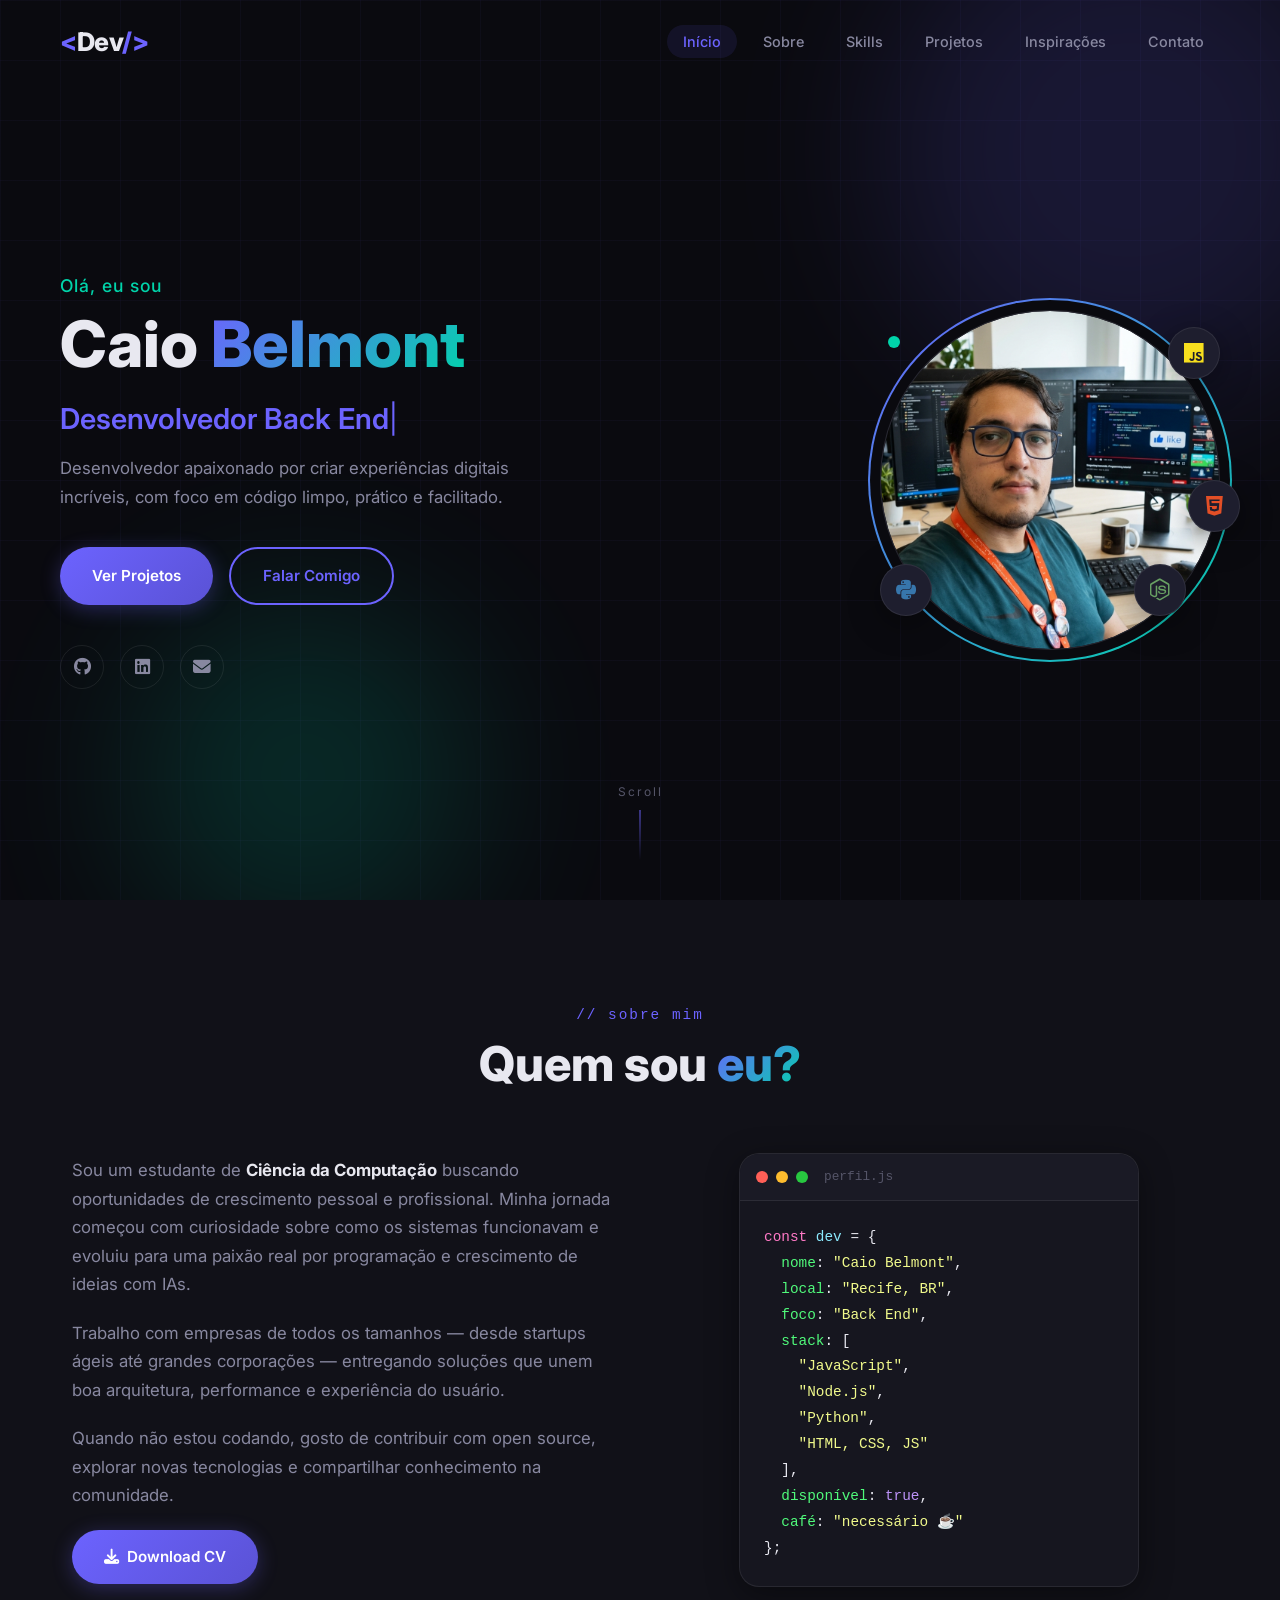
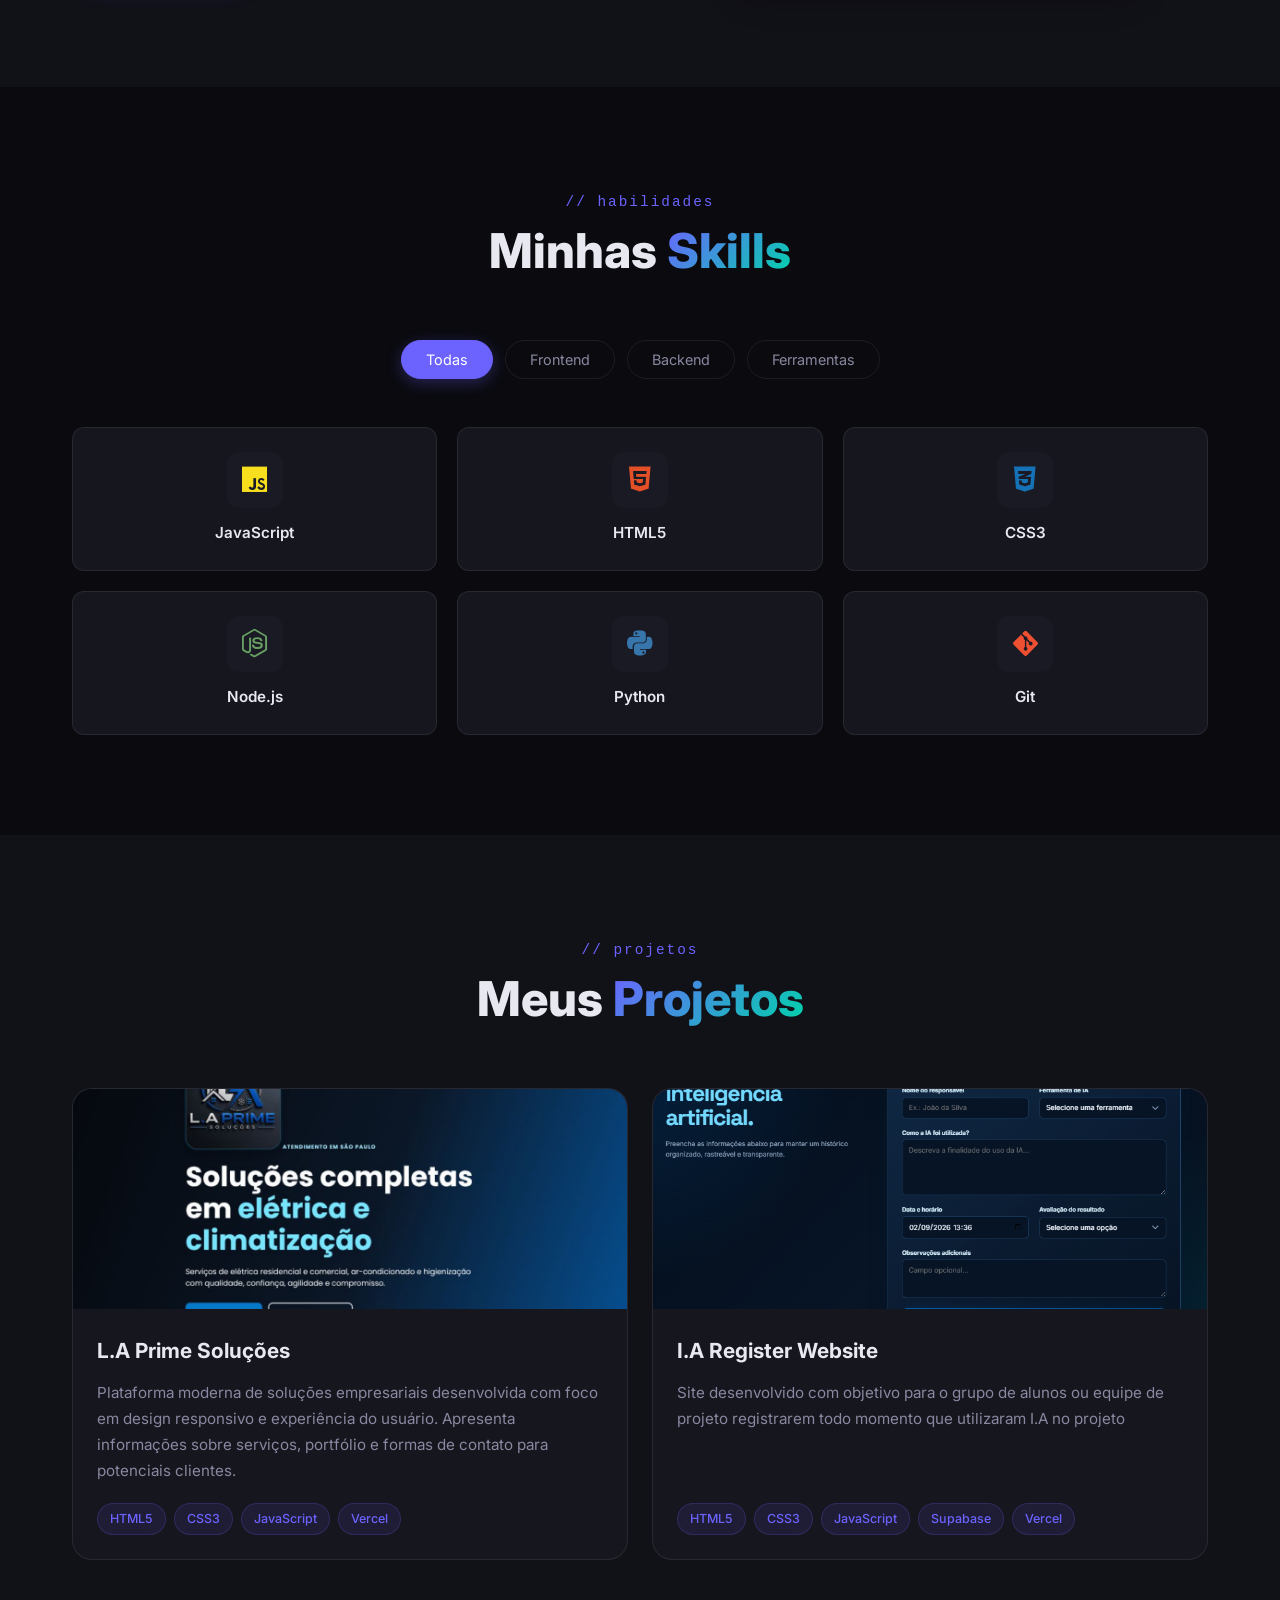
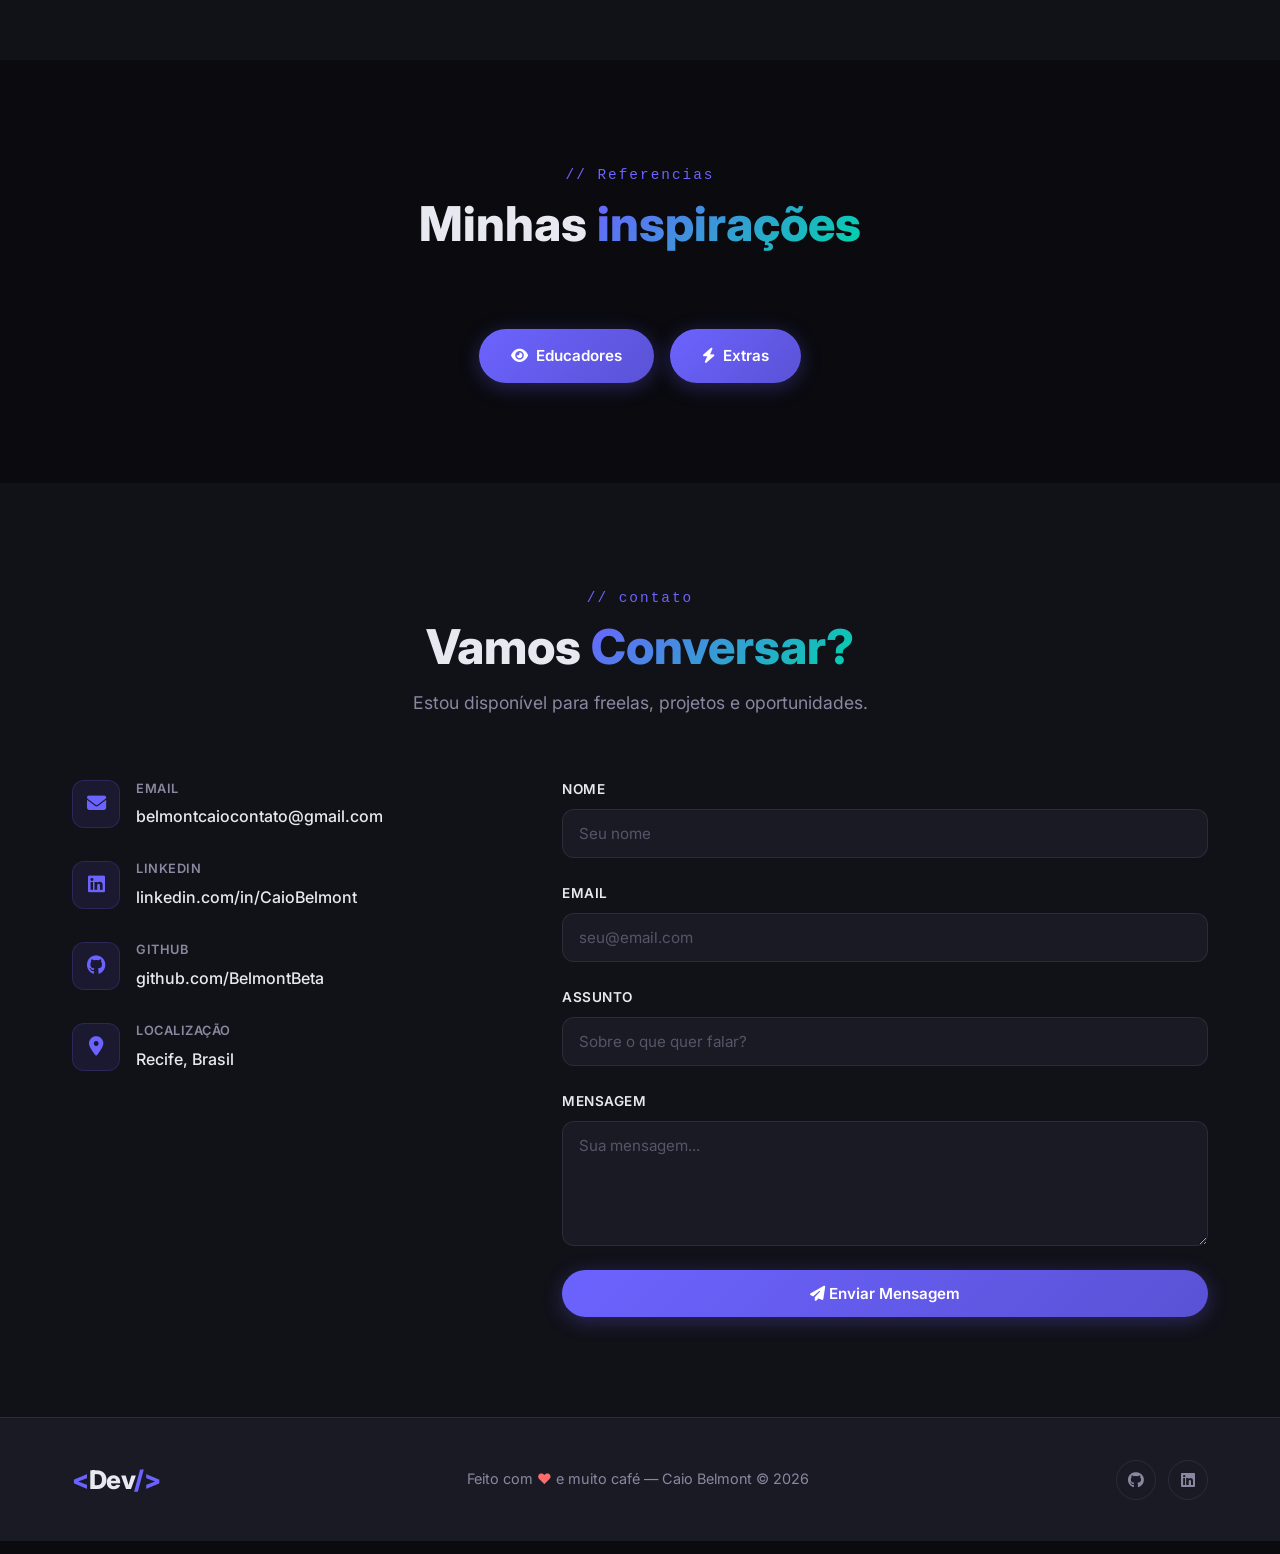
==== commit 94ff156e: "Update project title from 'La Primeira' to 'L.A Prime'" ====
--- a/index.html
+++ b/index.html
@@ -226,7 +226,7 @@
             </div>
           </div>
           <div class="project-content">
-            <h3 class="project-title">La Primeira Soluções</h3>
+            <h3 class="project-title">L.A Prime Soluções</h3>
             <p class="project-description">
               Plataforma moderna de soluções empresariais desenvolvida com foco em design responsivo e experiência do usuário. Apresenta informações sobre serviços, portfólio e formas de contato para potenciais clientes.
             </p>
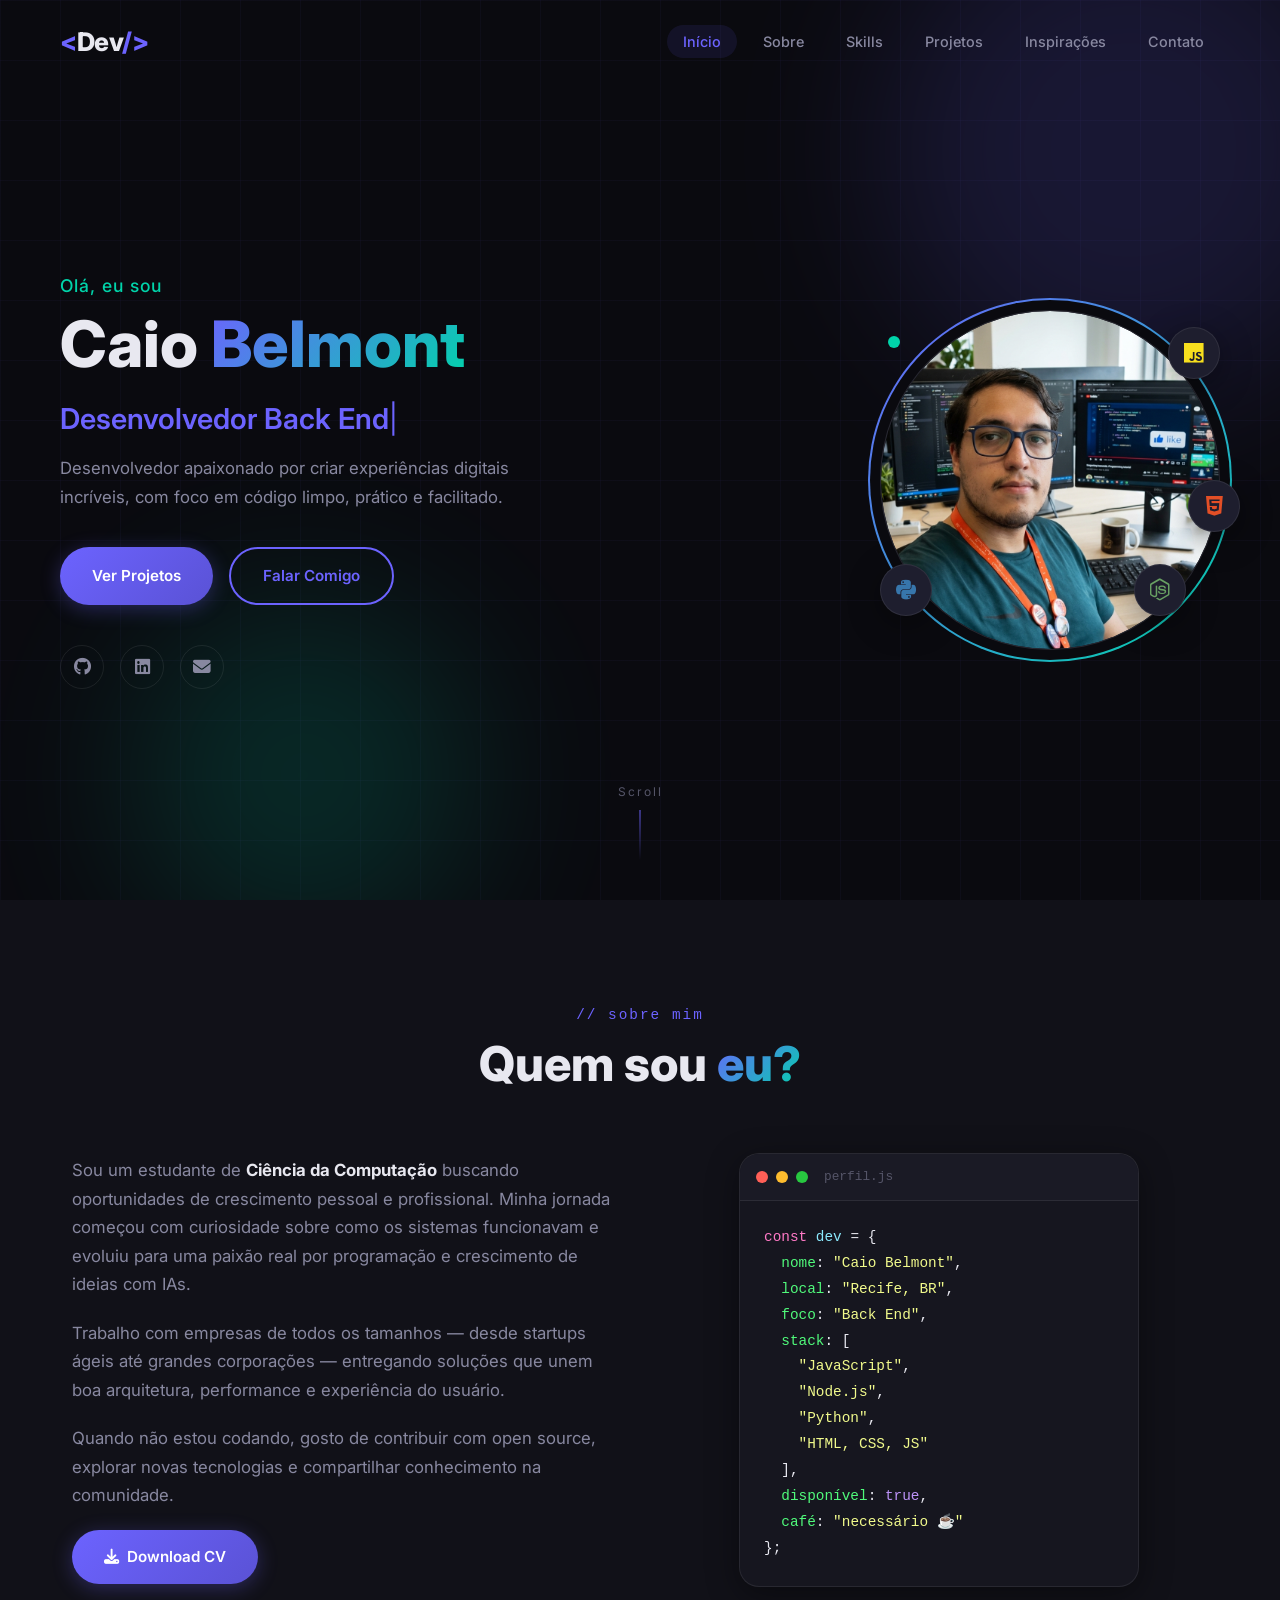
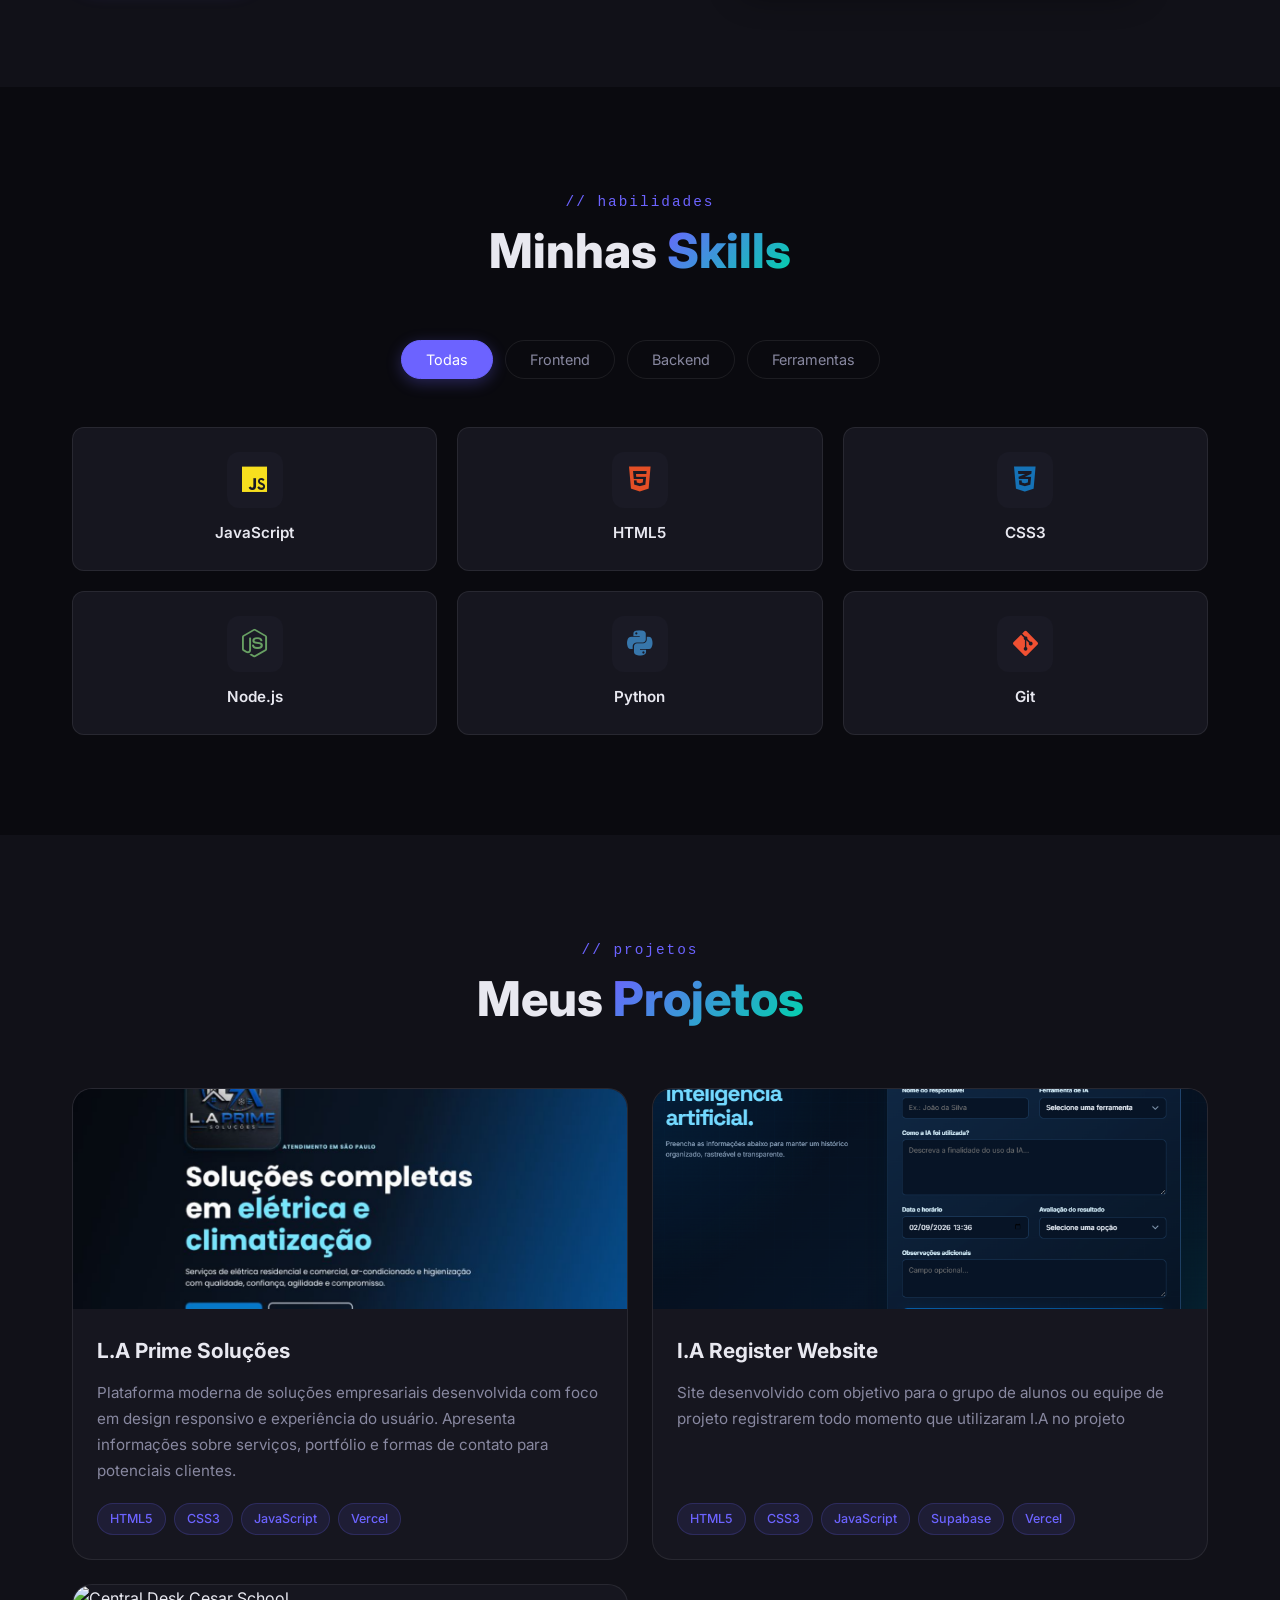
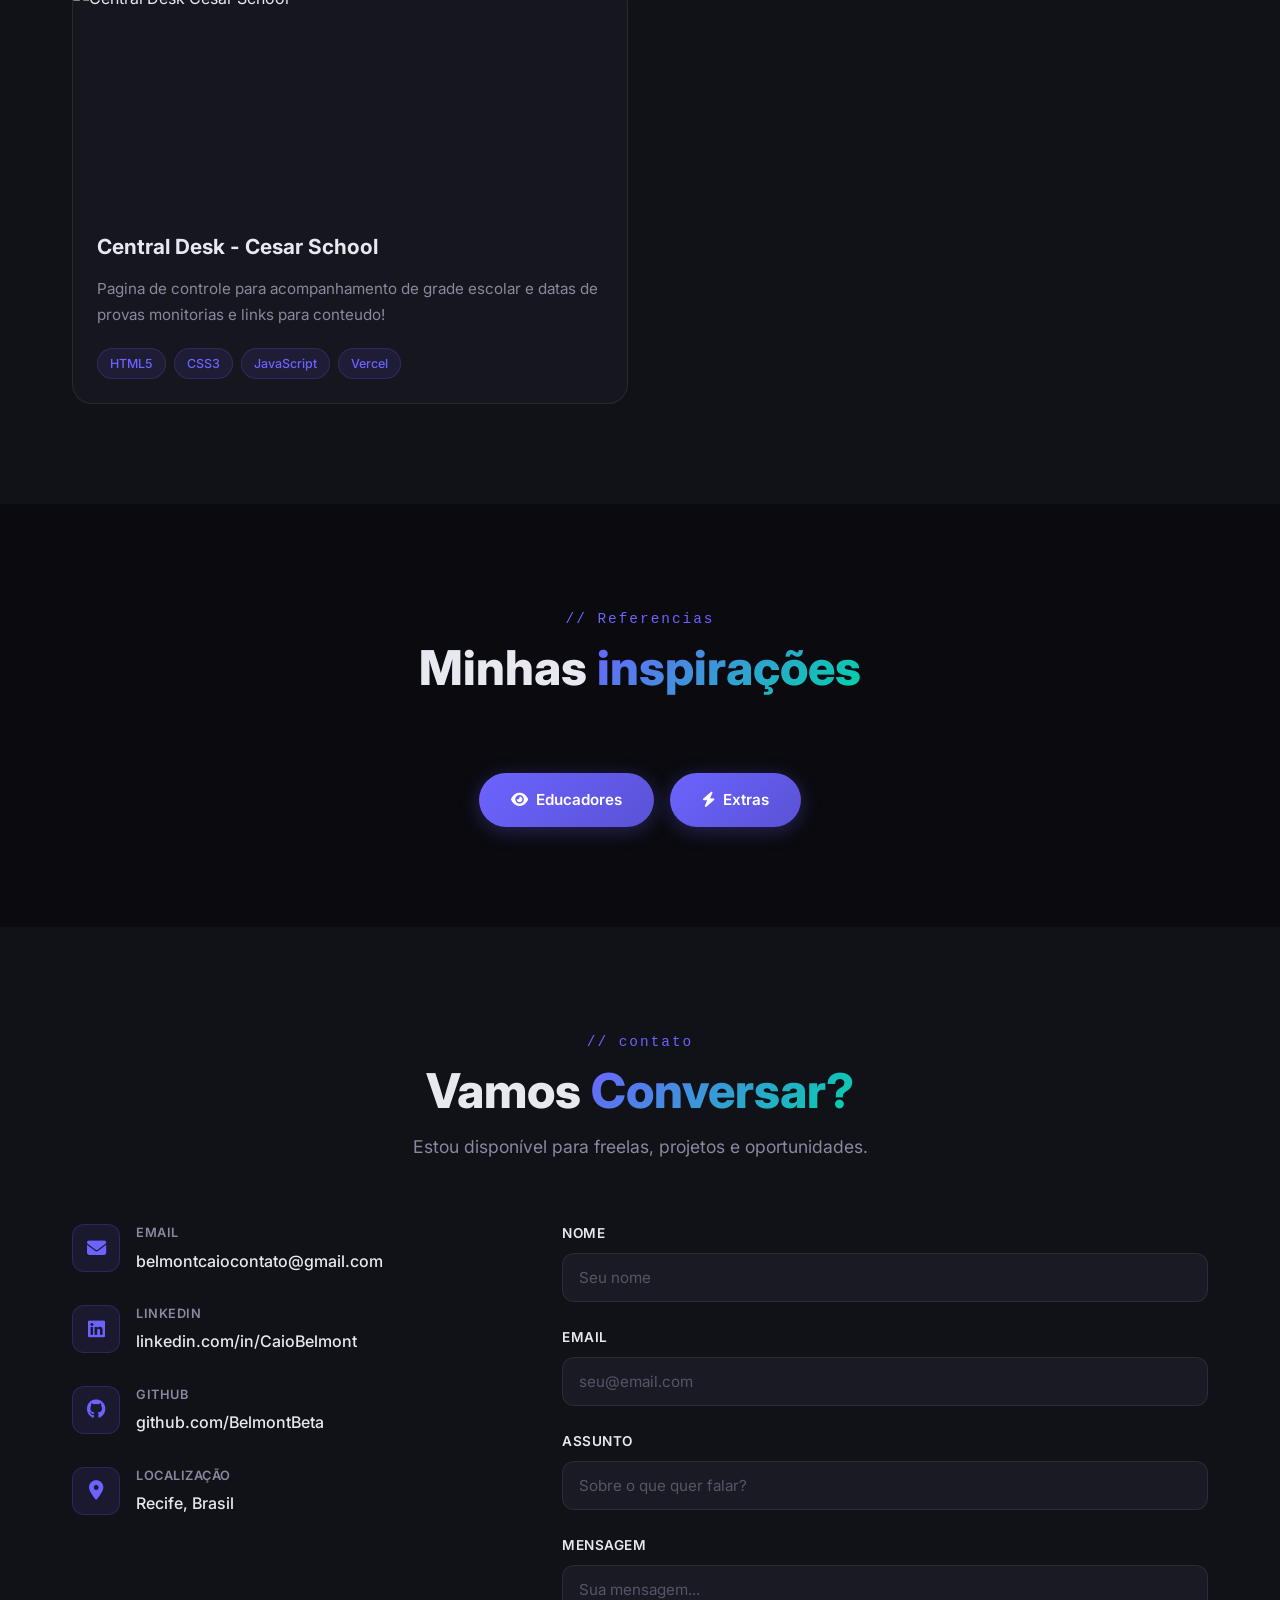
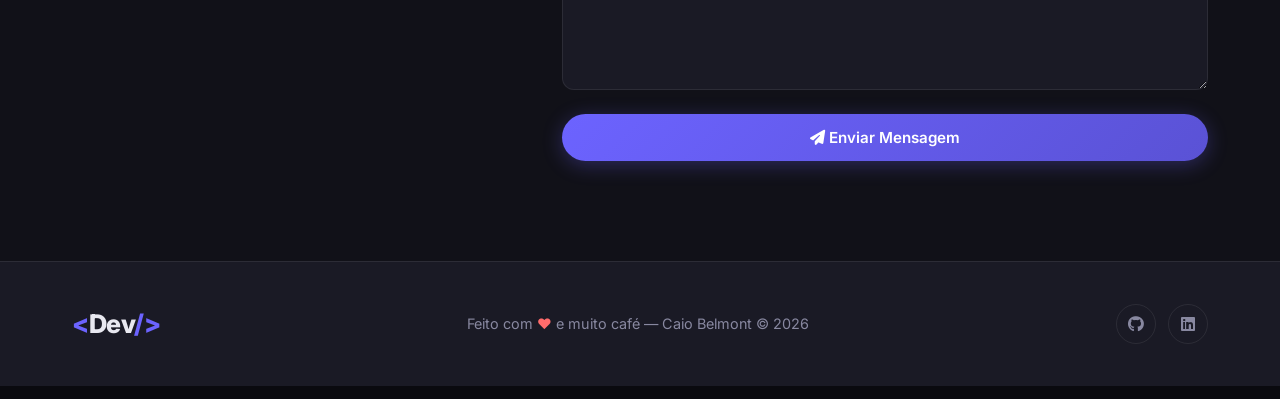
==== commit ee9d6f7e: "Add Central Desk project card to index.html Added project card for Central Desk - Cesar School with " ====
--- a/index.html
+++ b/index.html
@@ -264,6 +264,30 @@
           </div>
         </div>
 
+        <!-- Central Desk Cesar School -->
+        <div class="project-card">
+          <div class="project-image">
+            <img src="/assets/servicos/centraldesk.png" alt="Central Desk Cesar School" />
+            <div class="project-overlay">
+              <a href="https://centraldesk-cesar.vercel.app" target="_blank" class="project-btn">
+                <i class="fas fa-external-link-alt"></i> Ver Projeto
+              </a>
+            </div>
+          </div>
+          <div class="project-content">
+            <h3 class="project-title">Central Desk - Cesar School</h3>
+            <p class="project-description">
+              Pagina de controle para acompanhamento de grade escolar e datas de provas monitorias e links para conteudo!
+            </p>
+            <div class="project-tags">
+              <span class="project-tag">HTML5</span>
+              <span class="project-tag">CSS3</span>
+              <span class="project-tag">JavaScript</span>
+              <span class="project-tag">Vercel</span>
+            </div>
+          </div>
+        </div>
+
       </div>
 
     </div>
